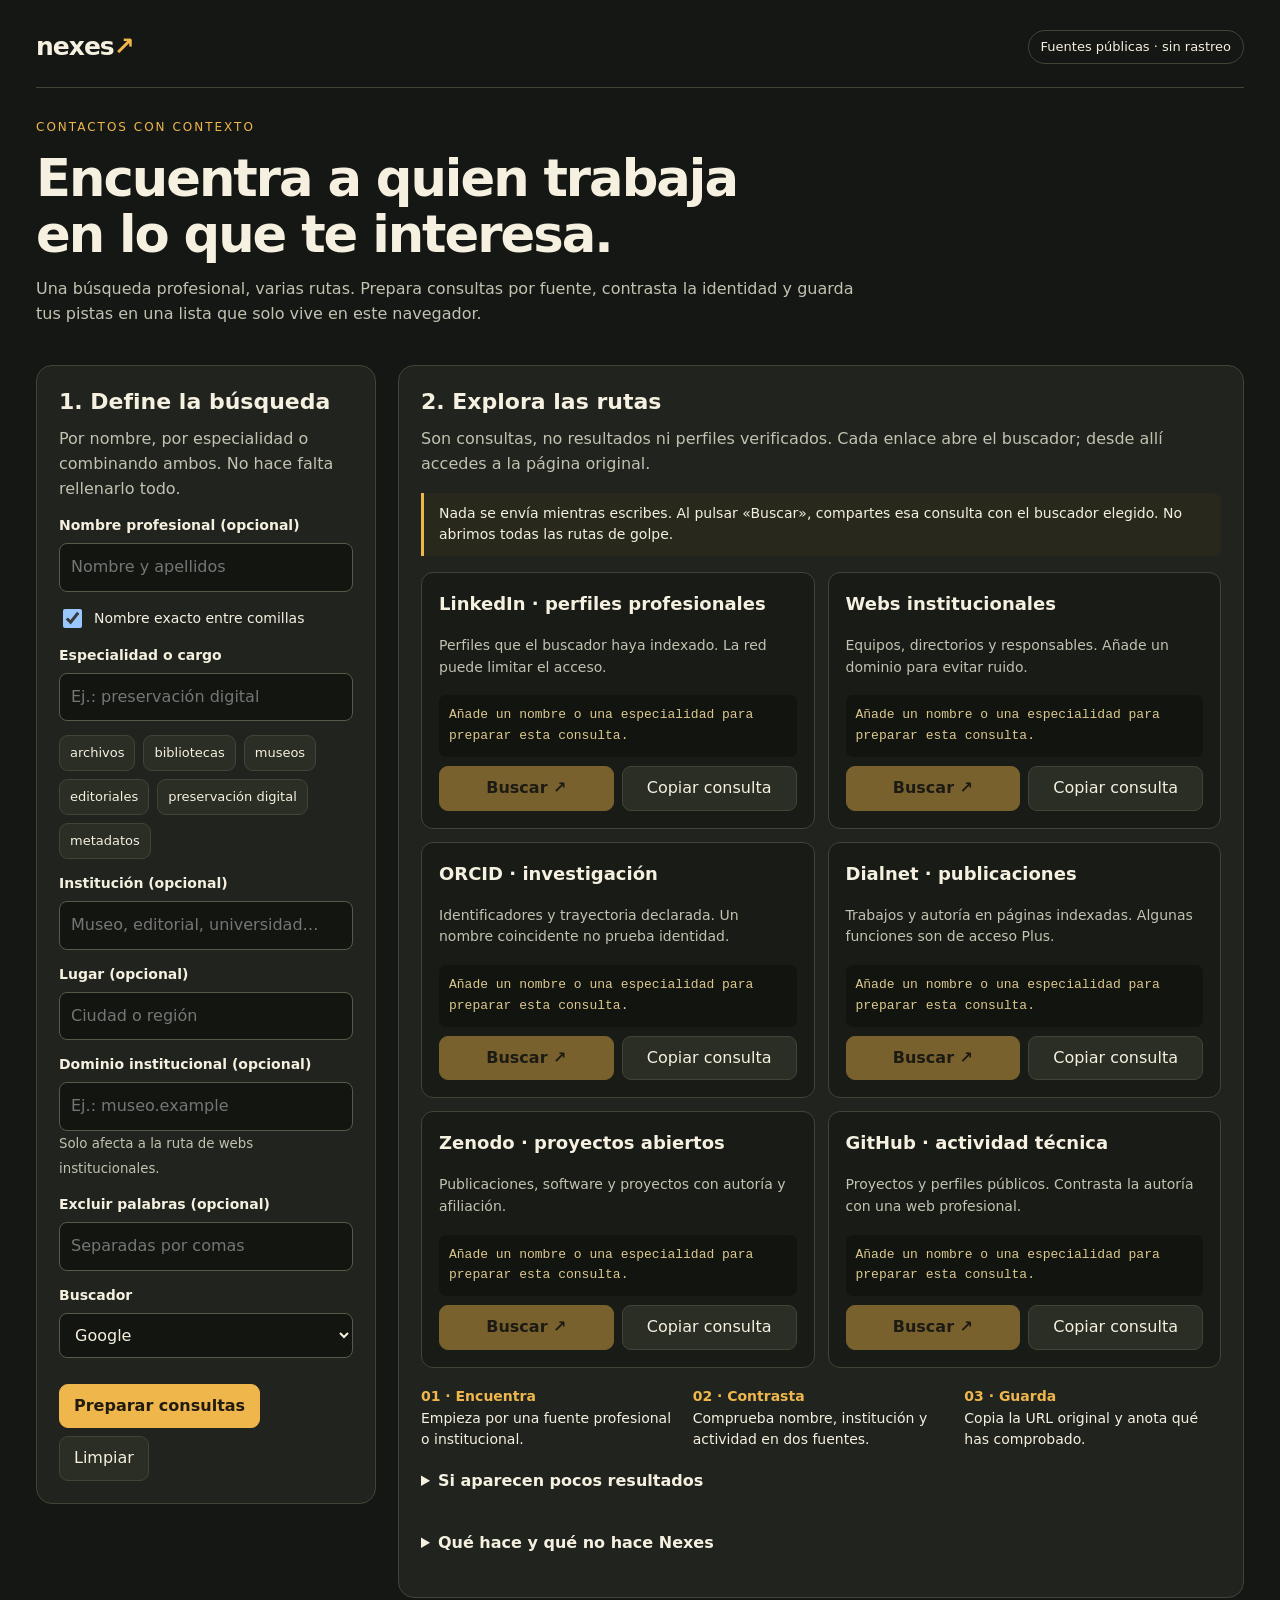
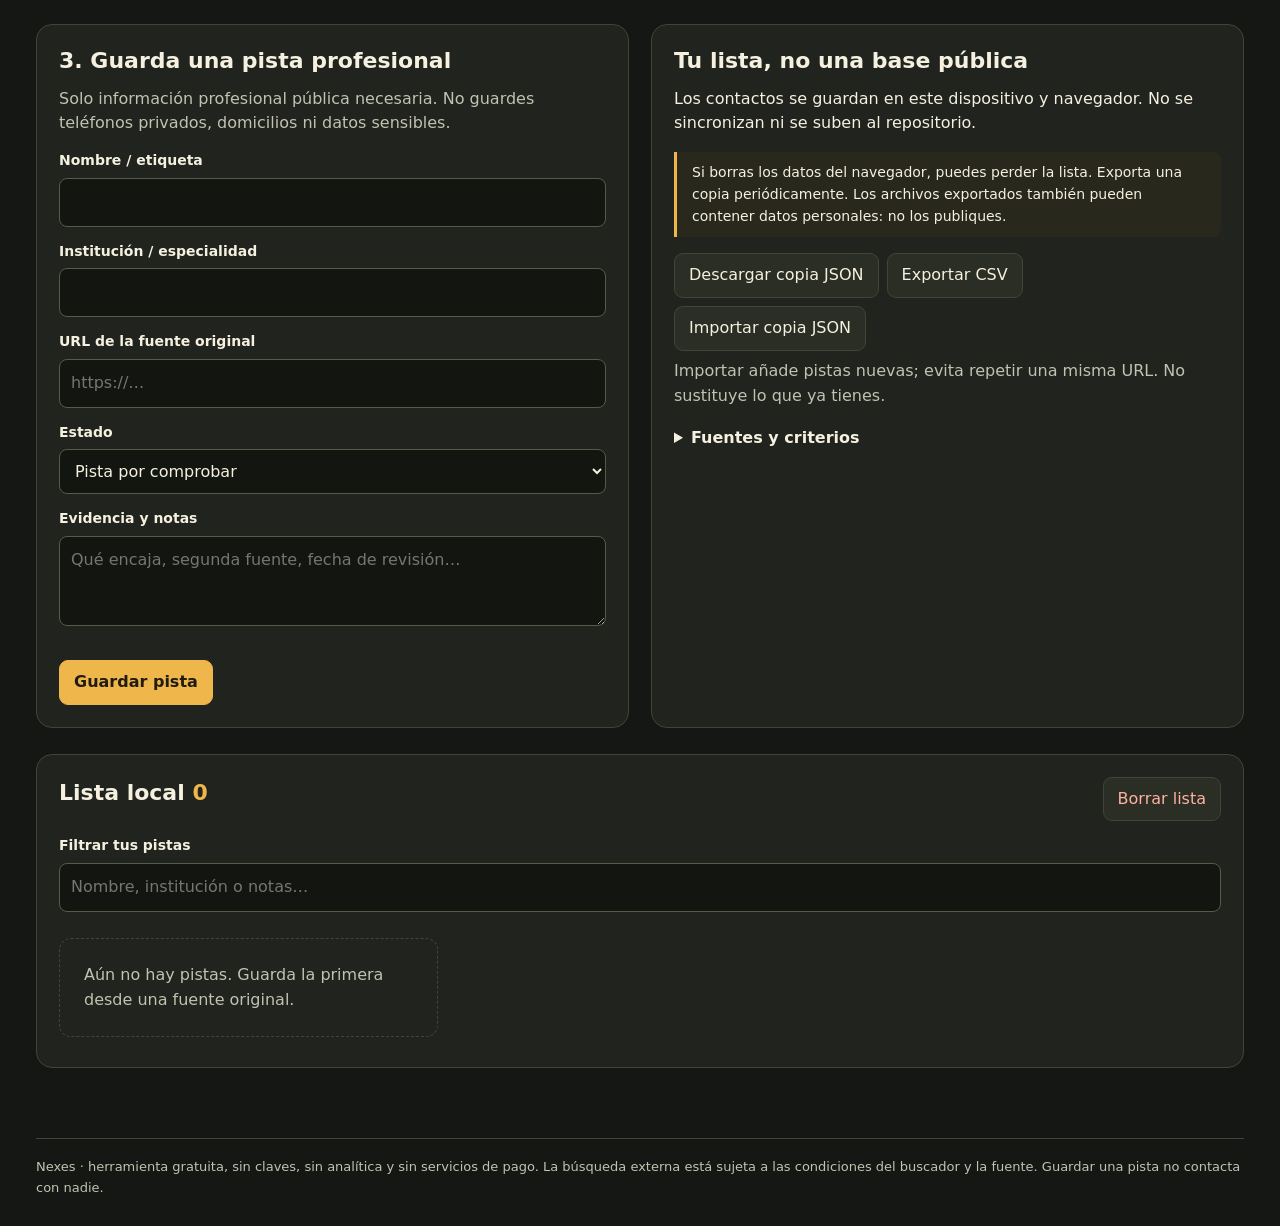
==== index.html @ f0a4b138 "Add initial HTML structure for Nexes tool" ====
<!doctype html>
<html lang="es"><head><meta charset="utf-8"><meta name="viewport" content="width=device-width,initial-scale=1"><meta name="description" content="Nexes: encuentra profesionales en fuentes públicas con consultas precisas, contraste de fuentes y una lista local."><meta name="theme-color" content="#151714"><title>Nexes · contactos con contexto</title>
<style>
:root{color-scheme:dark;--bg:#151714;--panel:#20231e;--ink:#f5f0df;--muted:#c2c2b1;--amber:#efb64c;--line:#414537}*{box-sizing:border-box}[hidden]{display:none!important}body{margin:0;background:var(--bg);color:var(--ink);font:16px/1.55 system-ui,sans-serif}a{color:var(--amber)}button,input,select,textarea{font:inherit}button,.linkbutton{min-height:44px;border:1px solid var(--line);border-radius:9px;padding:9px 14px;background:#2a2e24;color:var(--ink);cursor:pointer;text-decoration:none;display:inline-flex;align-items:center;justify-content:center;gap:8px}button:hover,.linkbutton:hover{border-color:var(--amber)}button:focus-visible,a:focus-visible,input:focus-visible,select:focus-visible,textarea:focus-visible{outline:3px solid var(--amber);outline-offset:3px}.primary{background:var(--amber);color:#211b10;border-color:var(--amber);font-weight:700}.wrap{max-width:1440px;margin:auto;padding:28px 36px}header{display:flex;justify-content:space-between;gap:20px;align-items:center;border-bottom:1px solid var(--line);padding-bottom:20px}.brand{font-size:25px;font-weight:800;letter-spacing:-1px}.brand span{color:var(--amber)}.eyebrow{font-size:12px;text-transform:uppercase;letter-spacing:2px;color:var(--amber)}h1{font-size:clamp(32px,4vw,56px);line-height:1.08;letter-spacing:-2px;max-width:860px;margin:15px 0}h2{font-size:22px;line-height:1.25;margin:0 0 12px}h3{margin:0;font-size:18px}p{margin:8px 0}.muted,small{color:var(--muted)}.hero{padding:30px 0}.hero p{max-width:820px}.pill{border:1px solid var(--line);border-radius:30px;padding:6px 12px;font-size:13px;white-space:nowrap}.workspace{display:grid;grid-template-columns:340px 1fr;gap:22px;align-items:start}.panel{background:var(--panel);border:1px solid var(--line);border-radius:16px;padding:22px;min-width:0}label{display:block;font-size:14px;font-weight:650;margin:14px 0 6px}input,select,textarea{width:100%;min-width:0;background:#131610;color:var(--ink);border:1px solid #555b48;border-radius:8px;padding:11px}textarea{resize:vertical;min-height:90px}.check{display:flex;align-items:center;gap:9px;font-weight:400}.check input{width:19px;height:19px;flex-shrink:0}.row{display:flex;flex-wrap:wrap;gap:8px;align-items:center}.chips{margin:14px 0}.chips button{font-size:13px;padding:6px 10px;min-height:36px}.sources{display:grid;grid-template-columns:repeat(2,minmax(0,1fr));gap:13px}.source{border:1px solid var(--line);border-radius:12px;padding:17px;background:#191c16;display:flex;flex-direction:column;gap:9px;min-width:0}.source p{font-size:14px}.query{font:13px/1.6 ui-monospace,monospace;color:#dcc78f;overflow-wrap:anywhere;background:#11140f;border-radius:7px;padding:10px;flex:1}.source .row>*{flex:1}.info{border-left:3px solid var(--amber);padding:10px 15px;background:#28281d;border-radius:0 8px 8px 0;margin:16px 0;font-size:14px}.section{margin-top:26px}.split{display:grid;grid-template-columns:1fr 1fr;gap:22px}.count{color:var(--amber)}.list{display:grid;grid-template-columns:repeat(3,minmax(0,1fr));gap:13px;margin-top:18px}.contact{border:1px solid var(--line);padding:17px;border-radius:12px;overflow-wrap:anywhere;background:#191c16}.contact p{font-size:14px}.contact .row{margin-top:10px}.contact button{font-size:13px}.empty{border:1px dashed var(--line);padding:24px;border-radius:12px;color:var(--muted)}#status{min-height:26px;color:var(--amber);margin:12px 0}details{margin-top:18px}summary{cursor:pointer;font-weight:600;min-height:44px}footer{margin-top:32px;border-top:1px solid var(--line);padding-top:18px;font-size:13px;color:var(--muted)}.steps{display:grid;grid-template-columns:repeat(3,1fr);gap:15px;margin:18px 0}.step{font-size:14px}.step strong{color:var(--amber)}.danger{color:#ffb1a0}.linkbutton[aria-disabled=true]{opacity:.45;pointer-events:none}
@media(max-width:1050px){.workspace{grid-template-columns:300px 1fr}.sources{grid-template-columns:1fr}.list{grid-template-columns:repeat(2,1fr)}}@media(max-width:720px){.wrap{padding:18px}.workspace,.split{grid-template-columns:1fr}.hero{padding:24px 0}h1{letter-spacing:-1px}.panel{padding:18px}.steps{grid-template-columns:1fr;gap:7px}.list{grid-template-columns:1fr}header{align-items:flex-start}.pill{white-space:normal;font-size:11px;max-width:140px}.sources{grid-template-columns:1fr}}@media(prefers-reduced-motion:reduce){*{scroll-behavior:auto!important}}
</style></head><body><div class="wrap"><header><div class="brand">nexes<span>↗</span></div><span class="pill">Fuentes públicas · sin rastreo</span></header><section class="hero"><div class="eyebrow">Contactos con contexto</div><h1>Encuentra a quien trabaja<br>en lo que te interesa.</h1><p class="muted">Una búsqueda profesional, varias rutas. Prepara consultas por fuente, contrasta la identidad y guarda tus pistas en una lista que solo vive en este navegador.</p></section>
<main><div class="workspace"><section class="panel"><h2>1. Define la búsqueda</h2><p class="muted">Por nombre, por especialidad o combinando ambos. No hace falta rellenarlo todo.</p><form id="searchForm"><label for="name">Nombre profesional (opcional)</label><input id="name" maxlength="120" placeholder="Nombre y apellidos" autocomplete="off"><label class="check"><input type="checkbox" id="exact" checked>Nombre exacto entre comillas</label><label for="topic">Especialidad o cargo</label><input id="topic" maxlength="200" placeholder="Ej.: preservación digital"><div class="row chips" id="chips"></div><label for="institution">Institución (opcional)</label><input id="institution" maxlength="150" placeholder="Museo, editorial, universidad…"><label for="place">Lugar (opcional)</label><input id="place" maxlength="100" placeholder="Ciudad o región"><label for="domain">Dominio institucional (opcional)</label><input id="domain" maxlength="120" placeholder="Ej.: museo.example" inputmode="url"><small>Solo afecta a la ruta de webs institucionales.</small><label for="exclude">Excluir palabras (opcional)</label><input id="exclude" maxlength="100" placeholder="Separadas por comas"><label for="engine">Buscador</label><select id="engine"><option value="google">Google</option><option value="bing">Bing</option></select><div class="row section"><button type="submit" class="primary">Preparar consultas</button><button type="button" id="reset">Limpiar</button></div></form></section>
<section class="panel"><h2>2. Explora las rutas</h2><p class="muted">Son consultas, no resultados ni perfiles verificados. Cada enlace abre el buscador; desde allí accedes a la página original.</p><div class="info">Nada se envía mientras escribes. Al pulsar «Buscar», compartes esa consulta con el buscador elegido. No abrimos todas las rutas de golpe.</div><div id="sources" class="sources"></div><div class="steps"><div class="step"><strong>01 · Encuentra</strong><br>Empieza por una fuente profesional o institucional.</div><div class="step"><strong>02 · Contrasta</strong><br>Comprueba nombre, institución y actividad en dos fuentes.</div><div class="step"><strong>03 · Guarda</strong><br>Copia la URL original y anota qué has comprobado.</div></div><details><summary>Si aparecen pocos resultados</summary><p>Quita primero el lugar o la institución; después prueba sin comillas. Busca una especialidad por idioma, sin exigir todas sus traducciones a la vez. Los homónimos no se fusionan automáticamente.</p></details><details><summary>Qué hace y qué no hace Nexes</summary><p>Construye consultas con comillas, exclusiones y restricciones por dominio. No tiene un índice propio, IA ni acceso a redes privadas. No descarga perfiles, automatiza sesiones, calcula afinidades personales ni encuentra datos ocultos. La cobertura depende del buscador y de lo que cada sitio deja indexar.</p><p>LinkedIn se consulta solo a través del índice público del buscador. ORCID no confirma identidad por coincidencia de nombre. Dialnet puede exigir acceso Plus para algunas funciones; esta ruta solo consulta páginas indexadas. Respeta las condiciones de cada sitio y detente ante controles de acceso.</p></details></section></div>
<div class="split section"><section class="panel"><h2>3. Guarda una pista profesional</h2><p class="muted">Solo información profesional pública necesaria. No guardes teléfonos privados, domicilios ni datos sensibles.</p><form id="contactForm"><input id="editId" type="hidden"><label for="cname">Nombre / etiqueta</label><input id="cname" required maxlength="120" autocomplete="off"><label for="corg">Institución / especialidad</label><input id="corg" maxlength="180"><label for="curl">URL de la fuente original</label><input id="curl" type="url" required maxlength="1500" placeholder="https://…"><label for="cstate">Estado</label><select id="cstate"><option>Pista por comprobar</option><option>Identidad contrastada</option><option>Revisar más tarde</option></select><label for="cnote">Evidencia y notas</label><textarea id="cnote" maxlength="1500" placeholder="Qué encaja, segunda fuente, fecha de revisión…"></textarea><div class="row section"><button class="primary" type="submit" id="saveContact">Guardar pista</button><button type="button" id="cancelEdit" hidden>Cancelar edición</button></div></form></section><section class="panel"><h2>Tu lista, no una base pública</h2><p>Los contactos se guardan en este dispositivo y navegador. No se sincronizan ni se suben al repositorio.</p><div class="info">Si borras los datos del navegador, puedes perder la lista. Exporta una copia periódicamente. Los archivos exportados también pueden contener datos personales: no los publiques.</div><div class="row"><button id="export">Descargar copia JSON</button><button id="exportCsv">Exportar CSV</button><button id="importButton">Importar copia JSON</button><input type="file" id="importFile" accept="application/json,.json" hidden></div><p class="muted">Importar añade pistas nuevas; evita repetir una misma URL. No sustituye lo que ya tienes.</p><details><summary>Fuentes y criterios</summary><ul><li><a href="https://support.google.com/websearch/answer/2466433" target="_blank" rel="noopener noreferrer">Operadores de Google</a></li><li><a href="https://www.linkedin.com/help/linkedin/answer/a1341387" target="_blank" rel="noopener noreferrer">Límites de automatización de LinkedIn</a></li><li><a href="https://info.orcid.org/documentation/features/public-api/searching-the-registry/" target="_blank" rel="noopener noreferrer">ORCID: búsqueda y cautelas de identidad</a></li><li><a href="https://dialnet.unirioja.es/" target="_blank" rel="noopener noreferrer">Dialnet</a> · <a href="https://zenodo.org/" target="_blank" rel="noopener noreferrer">Zenodo</a></li></ul><p class="muted">Diseño de consultas revisado el 8 de octubre de 2026. No es asesoramiento legal ni una garantía de disponibilidad de las fuentes.</p></details></section></div>
<section class="panel section"><div class="row" style="justify-content:space-between"><h2>Lista local <span id="count" class="count">0</span></h2><button id="clearAll" class="danger">Borrar lista</button></div><label for="filter">Filtrar tus pistas</label><input id="filter" placeholder="Nombre, institución o notas…"><div id="contacts" class="list"></div></section><p id="status" role="status" aria-live="polite"></p></main><footer>Nexes · herramienta gratuita, sin claves, sin analítica y sin servicios de pago. La búsqueda externa está sujeta a las condiciones del buscador y la fuente. Guardar una pista no contacta con nadie.</footer></div>
<script>
'use strict';
const $=id=>document.getElementById(id), KEY='nexes.contacts.v1'; let contacts=[];
function status(text){$('status').textContent=text}
function safeUrl(text){try{const u=new URL(text);return ['http:','https:'].includes(u.protocol)&&!u.username&&!u.password?u.href:null}catch{return null}}
function store(next){try{localStorage.setItem(KEY,JSON.stringify(next));contacts=next;renderContacts();return true}catch{status('No se pudo guardar. Tu navegador bloquea el almacenamiento o está lleno. Descarga una copia antes de salir.');return false}}
try{const saved=JSON.parse(localStorage.getItem(KEY)||'[]');if(!Array.isArray(saved))throw Error();contacts=saved.filter(validContact)}catch{status('No se pudo leer la lista local. No se ha sobrescrito. Puedes importar una copia JSON.')}
function validContact(c){return c&&typeof c.id==='string'&&typeof c.name==='string'&&c.name.length>0&&c.name.length<=120&&typeof c.url==='string'&&c.url.length<=1500&&safeUrl(c.url)&&typeof c.org==='string'&&c.org.length<=180&&typeof c.note==='string'&&c.note.length<=1500&&['Pista por comprobar','Identidad contrastada','Revisar más tarde'].includes(c.state)}
const routes=[{name:'LinkedIn · perfiles profesionales',scope:'site:linkedin.com/in',desc:'Perfiles que el buscador haya indexado. La red puede limitar el acceso.'},{name:'Webs institucionales',scope:'',desc:'Equipos, directorios y responsables. Añade un dominio para evitar ruido.'},{name:'ORCID · investigación',scope:'site:orcid.org',desc:'Identificadores y trayectoria declarada. Un nombre coincidente no prueba identidad.'},{name:'Dialnet · publicaciones',scope:'site:dialnet.unirioja.es',desc:'Trabajos y autoría en páginas indexadas. Algunas funciones son de acceso Plus.'},{name:'Zenodo · proyectos abiertos',scope:'site:zenodo.org',desc:'Publicaciones, software y proyectos con autoría y afiliación.'},{name:'GitHub · actividad técnica',scope:'site:github.com',desc:'Proyectos y perfiles públicos. Contrasta la autoría con una web profesional.'}];
const terms=['archivos','bibliotecas','museos','editoriales','preservación digital','metadatos'];for(const t of terms){const b=document.createElement('button');b.type='button';b.textContent=t;b.onclick=()=>{$('topic').value=t;build()};$('chips').append(b)}
function clean(v){return v.trim().replace(/["\r\n]/g,' ').replace(/\s+/g,' ')}
function quote(v){return '"'+clean(v)+'"'}
function build(){const name=clean($('name').value), topic=clean($('topic').value), institution=clean($('institution').value),place=clean($('place').value);let domain=$('domain').value.trim().replace(/^https?:\/\//,'').split('/')[0];if(domain&&!/^(?:[a-z0-9](?:[a-z0-9-]*[a-z0-9])?\.)+[a-z]{2,}$/i.test(domain)){$('domain').setCustomValidity('Introduce solo un dominio válido, sin espacios.');$('domain').reportValidity();return}$('domain').setCustomValidity('');const base=[name?($('exact').checked?quote(name):name):'',topic,institution?quote(institution):'',place?quote(place):'',$('exclude').value.split(',').map(clean).filter(Boolean).map(x=>'-'+quote(x)).join(' ')].filter(Boolean).join(' ');$('sources').replaceChildren();for(const r of routes){const scope=r.name==='Webs institucionales'?(domain?'site:'+domain:'(equipo OR directorio OR personal)'):r.scope;const q=[scope,base].filter(Boolean).join(' ');const card=document.createElement('article');card.className='source';const h=document.createElement('h3');h.textContent=r.name;const p=document.createElement('p');p.className='muted';p.textContent=r.desc;const code=document.createElement('div');code.className='query';code.textContent=base?q:'Añade un nombre o una especialidad para preparar esta consulta.';const row=document.createElement('div');row.className='row';const a=document.createElement('a');a.className='linkbutton primary';a.textContent='Buscar ↗';a.target='_blank';a.rel='noopener noreferrer';if(base){const u=new URL($('engine').value==='bing'?'https://www.bing.com/search':'https://www.google.com/search');u.searchParams.set('q',q);a.href=u.href}else{a.setAttribute('aria-disabled','true');a.tabIndex=-1}const b=document.createElement('button');b.textContent='Copiar consulta';b.disabled=!base;b.onclick=()=>copy(q,code);row.append(a,b);card.append(h,p,code,row);$('sources').append(card)}}
async function copy(text,node){try{await navigator.clipboard.writeText(text);status('Consulta copiada.')}catch{const s=getSelection(),r=document.createRange();r.selectNodeContents(node);s.removeAllRanges();s.addRange(r);status('Portapapeles no disponible. Consulta seleccionada: cópiala con el menú de tu navegador.')}}
$('searchForm').onsubmit=e=>{e.preventDefault();build()};$('reset').onclick=()=>{$('searchForm').reset();$('domain').setCustomValidity('');build()};$('domain').oninput=()=>{$('domain').setCustomValidity('')};$('engine').onchange=build;
function renderContacts(){const term=$('filter').value.toLocaleLowerCase();$('count').textContent=contacts.length;$('contacts').replaceChildren();const shown=contacts.filter(c=>[c.name,c.org,c.note,c.state].join(' ').toLocaleLowerCase().includes(term));if(!shown.length){const p=document.createElement('p');p.className='empty';p.textContent=contacts.length?'No hay pistas con ese filtro.':'Aún no hay pistas. Guarda la primera desde una fuente original.';$('contacts').append(p)}for(const c of shown){const card=document.createElement('article');card.className='contact';const h=document.createElement('h3');h.textContent=c.name;const org=document.createElement('p');org.textContent=c.org;const state=document.createElement('p');state.className='muted';state.textContent=c.state;const note=document.createElement('p');note.textContent=c.note;const a=document.createElement('a');a.href=safeUrl(c.url);a.target='_blank';a.rel='noopener noreferrer';a.textContent='Fuente original ↗';const row=document.createElement('div');row.className='row';const edit=document.createElement('button');edit.textContent='Editar';edit.onclick=()=>{for(const [id,val]of Object.entries({editId:c.id,cname:c.name,corg:c.org,curl:c.url,cstate:c.state,cnote:c.note}))$(id).value=val;$('saveContact').textContent='Guardar cambios';$('cancelEdit').hidden=false;$('cname').focus()};const del=document.createElement('button');del.className='danger';del.textContent='Eliminar';del.onclick=()=>{if(confirm('¿Eliminar esta pista de la lista local?')){if(store(contacts.filter(x=>x.id!==c.id))){if($('editId').value===c.id)resetContact();status('Pista eliminada.')}}};row.append(edit,del);card.append(h,org,state,note,a,row);$('contacts').append(card)}}
function resetContact(){$('contactForm').reset();$('editId').value='';$('saveContact').textContent='Guardar pista';$('cancelEdit').hidden=true}
$('cancelEdit').onclick=resetContact;$('filter').oninput=renderContacts;
$('contactForm').onsubmit=e=>{e.preventDefault();const url=safeUrl($('curl').value);if(!url){status('La fuente debe ser una URL http o https sin credenciales.');return}const id=$('editId').value;const duplicate=contacts.find(c=>c.url===url&&c.id!==id);if(duplicate){status('Esta URL ya está en tu lista. Edita la pista existente para ampliarla.');return}const c={id:id||crypto.randomUUID(),name:$('cname').value.trim(),org:$('corg').value.trim(),url,state:$('cstate').value,note:$('cnote').value.trim(),updated:new Date().toISOString()};if(!c.name){status('Añade un nombre o etiqueta.');return}const next=id?contacts.map(x=>x.id===id?c:x):[c,...contacts];if(store(next)){resetContact();status(id?'Pista actualizada.':'Pista guardada en este navegador.')}};
function download(text,type,name){const blob=new Blob([text],{type}),url=URL.createObjectURL(blob),a=document.createElement('a');a.href=url;a.download=name;a.click();setTimeout(()=>URL.revokeObjectURL(url),1000)}
$('export').onclick=()=>{download(JSON.stringify({format:'nexes-v1',contacts},null,2),'application/json','nexes-copia.json');status('Copia descargada. Guárdala fuera del repositorio público.')};
function csvCell(v){let s=String(v||'');if(/^[\s]*[=+\-@]/.test(s))s="'"+s;return '"'+s.replaceAll('"','""')+'"'}
$('exportCsv').onclick=()=>download('\ufeff'+[['Nombre','Institución','Fuente','Estado','Notas','Actualizado'],...contacts.map(c=>[c.name,c.org,c.url,c.state,c.note,c.updated])].map(row=>row.map(csvCell).join(',')).join('\r\n'),'text/csv;charset=utf-8','nexes-pistas.csv');
$('importButton').onclick=()=>$('importFile').click();$('importFile').onchange=async()=>{const f=$('importFile').files[0];if(!f)return;try{if(f.size>2000000)throw Error('Archivo demasiado grande (máximo 2 MB).');const data=JSON.parse(await f.text());if(data.format!=='nexes-v1'||!Array.isArray(data.contacts)||data.contacts.length>2000||!data.contacts.every(validContact))throw Error('La copia no tiene un formato válido.');const urls=new Set(contacts.map(c=>c.url));const fresh=[];for(const c of data.contacts){const url=safeUrl(c.url);if(!urls.has(url)){urls.add(url);fresh.push({...c,id:crypto.randomUUID(),url})}}if(store([...fresh,...contacts]))status(fresh.length+' pistas importadas. Las URL repetidas se han omitido.')}catch(e){status('No se ha importado nada. '+e.message)}finally{$('importFile').value=''}};
$('clearAll').onclick=()=>{if(contacts.length&&confirm('¿Borrar toda la lista local? Descarga una copia antes si quieres conservarla.')){if(store([])){resetContact();status('Lista borrada.')}}};build();renderContacts();
</script></body></html>
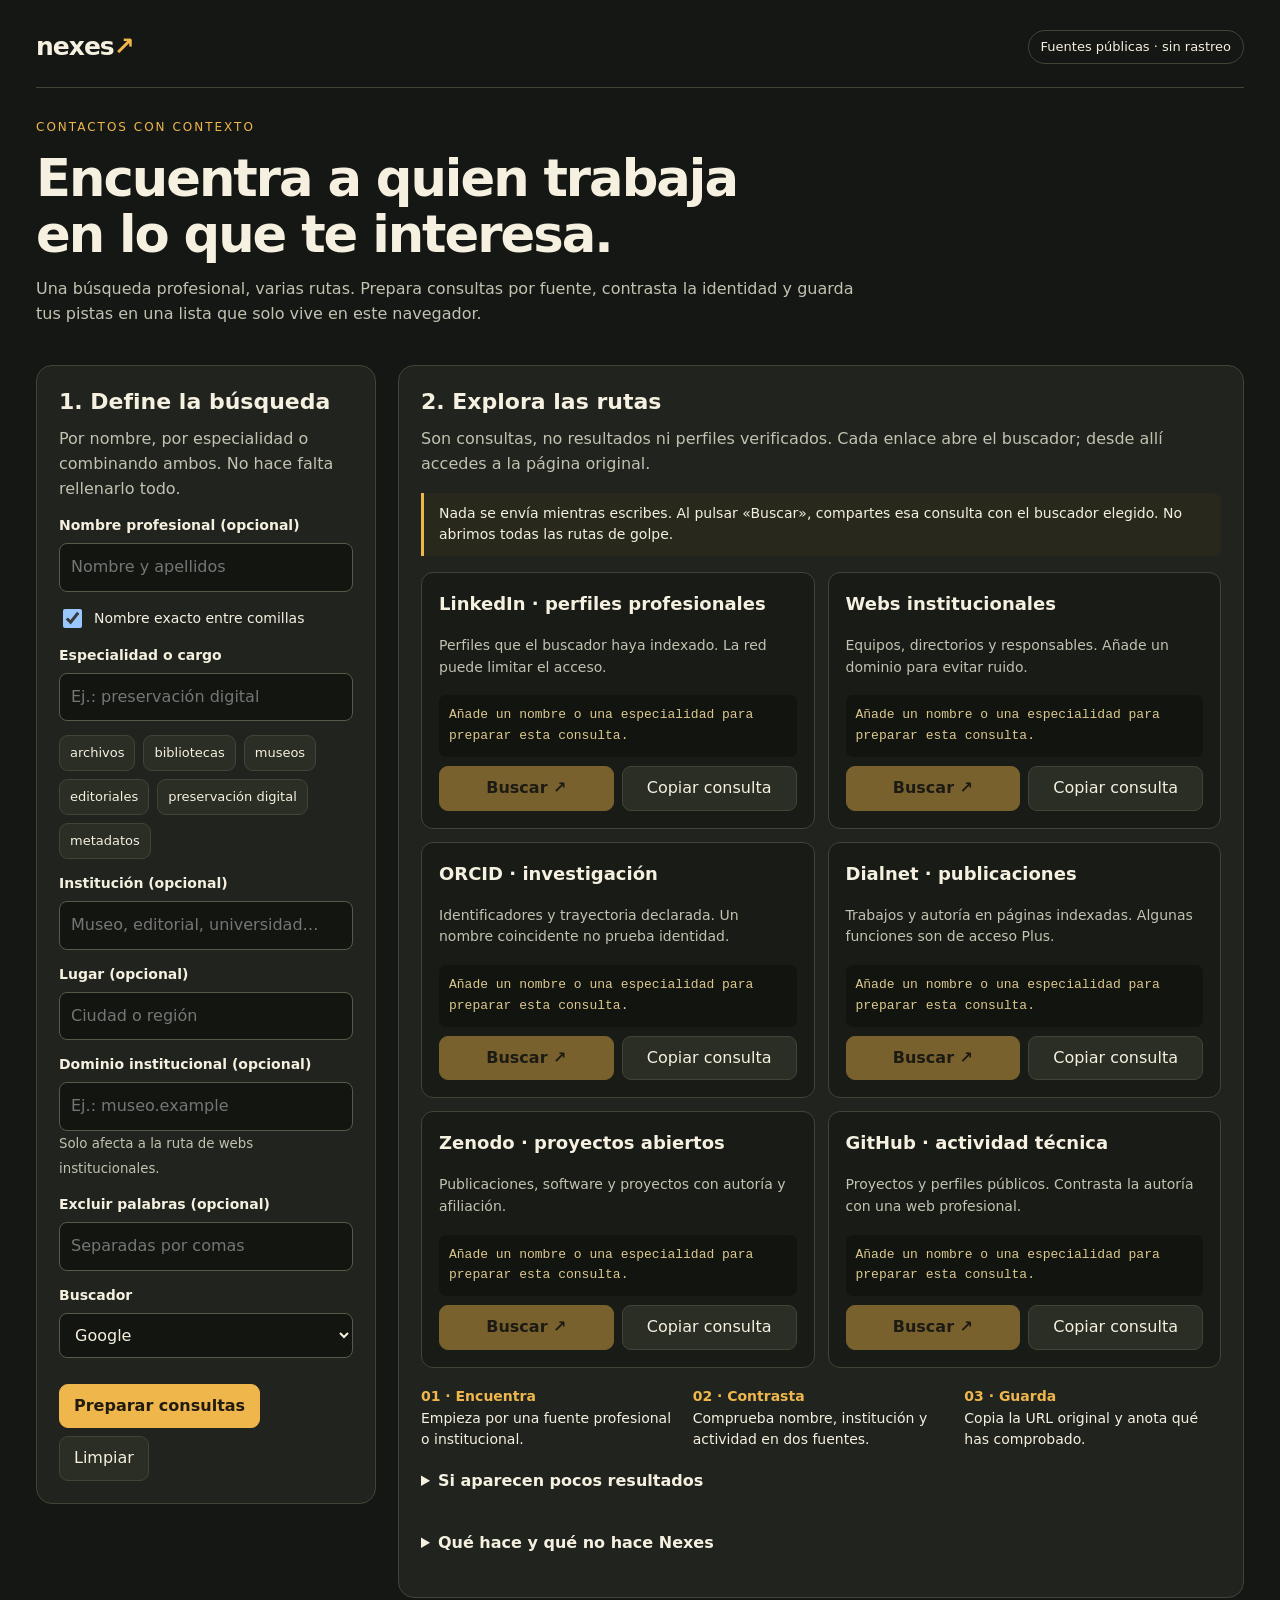
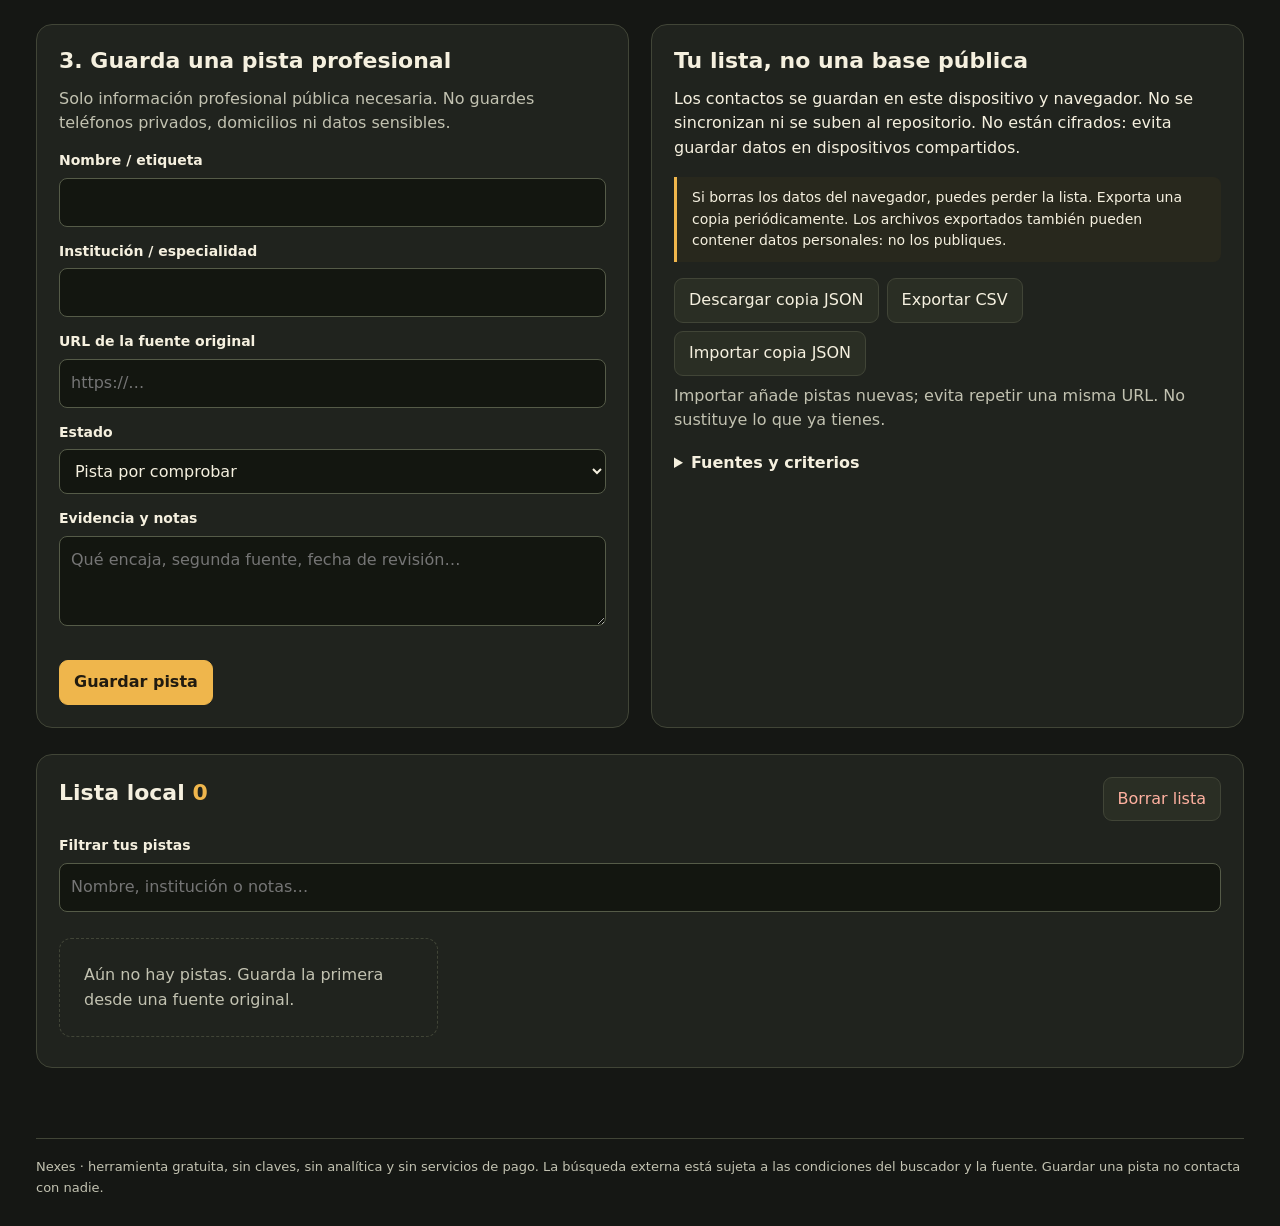
==== commit 3f151c35: "Refactor HTML structure and update scripts" ====
--- a/index.html
+++ b/index.html
@@ -4,9 +4,9 @@
 :root{color-scheme:dark;--bg:#151714;--panel:#20231e;--ink:#f5f0df;--muted:#c2c2b1;--amber:#efb64c;--line:#414537}*{box-sizing:border-box}[hidden]{display:none!important}body{margin:0;background:var(--bg);color:var(--ink);font:16px/1.55 system-ui,sans-serif}a{color:var(--amber)}button,input,select,textarea{font:inherit}button,.linkbutton{min-height:44px;border:1px solid var(--line);border-radius:9px;padding:9px 14px;background:#2a2e24;color:var(--ink);cursor:pointer;text-decoration:none;display:inline-flex;align-items:center;justify-content:center;gap:8px}button:hover,.linkbutton:hover{border-color:var(--amber)}button:focus-visible,a:focus-visible,input:focus-visible,select:focus-visible,textarea:focus-visible{outline:3px solid var(--amber);outline-offset:3px}.primary{background:var(--amber);color:#211b10;border-color:var(--amber);font-weight:700}.wrap{max-width:1440px;margin:auto;padding:28px 36px}header{display:flex;justify-content:space-between;gap:20px;align-items:center;border-bottom:1px solid var(--line);padding-bottom:20px}.brand{font-size:25px;font-weight:800;letter-spacing:-1px}.brand span{color:var(--amber)}.eyebrow{font-size:12px;text-transform:uppercase;letter-spacing:2px;color:var(--amber)}h1{font-size:clamp(32px,4vw,56px);line-height:1.08;letter-spacing:-2px;max-width:860px;margin:15px 0}h2{font-size:22px;line-height:1.25;margin:0 0 12px}h3{margin:0;font-size:18px}p{margin:8px 0}.muted,small{color:var(--muted)}.hero{padding:30px 0}.hero p{max-width:820px}.pill{border:1px solid var(--line);border-radius:30px;padding:6px 12px;font-size:13px;white-space:nowrap}.workspace{display:grid;grid-template-columns:340px 1fr;gap:22px;align-items:start}.panel{background:var(--panel);border:1px solid var(--line);border-radius:16px;padding:22px;min-width:0}label{display:block;font-size:14px;font-weight:650;margin:14px 0 6px}input,select,textarea{width:100%;min-width:0;background:#131610;color:var(--ink);border:1px solid #555b48;border-radius:8px;padding:11px}textarea{resize:vertical;min-height:90px}.check{display:flex;align-items:center;gap:9px;font-weight:400}.check input{width:19px;height:19px;flex-shrink:0}.row{display:flex;flex-wrap:wrap;gap:8px;align-items:center}.chips{margin:14px 0}.chips button{font-size:13px;padding:6px 10px;min-height:36px}.sources{display:grid;grid-template-columns:repeat(2,minmax(0,1fr));gap:13px}.source{border:1px solid var(--line);border-radius:12px;padding:17px;background:#191c16;display:flex;flex-direction:column;gap:9px;min-width:0}.source p{font-size:14px}.query{font:13px/1.6 ui-monospace,monospace;color:#dcc78f;overflow-wrap:anywhere;background:#11140f;border-radius:7px;padding:10px;flex:1}.source .row>*{flex:1}.info{border-left:3px solid var(--amber);padding:10px 15px;background:#28281d;border-radius:0 8px 8px 0;margin:16px 0;font-size:14px}.section{margin-top:26px}.split{display:grid;grid-template-columns:1fr 1fr;gap:22px}.count{color:var(--amber)}.list{display:grid;grid-template-columns:repeat(3,minmax(0,1fr));gap:13px;margin-top:18px}.contact{border:1px solid var(--line);padding:17px;border-radius:12px;overflow-wrap:anywhere;background:#191c16}.contact p{font-size:14px}.contact .row{margin-top:10px}.contact button{font-size:13px}.empty{border:1px dashed var(--line);padding:24px;border-radius:12px;color:var(--muted)}#status{min-height:26px;color:var(--amber);margin:12px 0}details{margin-top:18px}summary{cursor:pointer;font-weight:600;min-height:44px}footer{margin-top:32px;border-top:1px solid var(--line);padding-top:18px;font-size:13px;color:var(--muted)}.steps{display:grid;grid-template-columns:repeat(3,1fr);gap:15px;margin:18px 0}.step{font-size:14px}.step strong{color:var(--amber)}.danger{color:#ffb1a0}.linkbutton[aria-disabled=true]{opacity:.45;pointer-events:none}
 @media(max-width:1050px){.workspace{grid-template-columns:300px 1fr}.sources{grid-template-columns:1fr}.list{grid-template-columns:repeat(2,1fr)}}@media(max-width:720px){.wrap{padding:18px}.workspace,.split{grid-template-columns:1fr}.hero{padding:24px 0}h1{letter-spacing:-1px}.panel{padding:18px}.steps{grid-template-columns:1fr;gap:7px}.list{grid-template-columns:1fr}header{align-items:flex-start}.pill{white-space:normal;font-size:11px;max-width:140px}.sources{grid-template-columns:1fr}}@media(prefers-reduced-motion:reduce){*{scroll-behavior:auto!important}}
 </style></head><body><div class="wrap"><header><div class="brand">nexes<span>↗</span></div><span class="pill">Fuentes públicas · sin rastreo</span></header><section class="hero"><div class="eyebrow">Contactos con contexto</div><h1>Encuentra a quien trabaja<br>en lo que te interesa.</h1><p class="muted">Una búsqueda profesional, varias rutas. Prepara consultas por fuente, contrasta la identidad y guarda tus pistas en una lista que solo vive en este navegador.</p></section>
-<main><div class="workspace"><section class="panel"><h2>1. Define la búsqueda</h2><p class="muted">Por nombre, por especialidad o combinando ambos. No hace falta rellenarlo todo.</p><form id="searchForm"><label for="name">Nombre profesional (opcional)</label><input id="name" maxlength="120" placeholder="Nombre y apellidos" autocomplete="off"><label class="check"><input type="checkbox" id="exact" checked>Nombre exacto entre comillas</label><label for="topic">Especialidad o cargo</label><input id="topic" maxlength="200" placeholder="Ej.: preservación digital"><div class="row chips" id="chips"></div><label for="institution">Institución (opcional)</label><input id="institution" maxlength="150" placeholder="Museo, editorial, universidad…"><label for="place">Lugar (opcional)</label><input id="place" maxlength="100" placeholder="Ciudad o región"><label for="domain">Dominio institucional (opcional)</label><input id="domain" maxlength="120" placeholder="Ej.: museo.example" inputmode="url"><small>Solo afecta a la ruta de webs institucionales.</small><label for="exclude">Excluir palabras (opcional)</label><input id="exclude" maxlength="100" placeholder="Separadas por comas"><label for="engine">Buscador</label><select id="engine"><option value="google">Google</option><option value="bing">Bing</option></select><div class="row section"><button type="submit" class="primary">Preparar consultas</button><button type="button" id="reset">Limpiar</button></div></form></section>
-<section class="panel"><h2>2. Explora las rutas</h2><p class="muted">Son consultas, no resultados ni perfiles verificados. Cada enlace abre el buscador; desde allí accedes a la página original.</p><div class="info">Nada se envía mientras escribes. Al pulsar «Buscar», compartes esa consulta con el buscador elegido. No abrimos todas las rutas de golpe.</div><div id="sources" class="sources"></div><div class="steps"><div class="step"><strong>01 · Encuentra</strong><br>Empieza por una fuente profesional o institucional.</div><div class="step"><strong>02 · Contrasta</strong><br>Comprueba nombre, institución y actividad en dos fuentes.</div><div class="step"><strong>03 · Guarda</strong><br>Copia la URL original y anota qué has comprobado.</div></div><details><summary>Si aparecen pocos resultados</summary><p>Quita primero el lugar o la institución; después prueba sin comillas. Busca una especialidad por idioma, sin exigir todas sus traducciones a la vez. Los homónimos no se fusionan automáticamente.</p></details><details><summary>Qué hace y qué no hace Nexes</summary><p>Construye consultas con comillas, exclusiones y restricciones por dominio. No tiene un índice propio, IA ni acceso a redes privadas. No descarga perfiles, automatiza sesiones, calcula afinidades personales ni encuentra datos ocultos. La cobertura depende del buscador y de lo que cada sitio deja indexar.</p><p>LinkedIn se consulta solo a través del índice público del buscador. ORCID no confirma identidad por coincidencia de nombre. Dialnet puede exigir acceso Plus para algunas funciones; esta ruta solo consulta páginas indexadas. Respeta las condiciones de cada sitio y detente ante controles de acceso.</p></details></section></div>
-<div class="split section"><section class="panel"><h2>3. Guarda una pista profesional</h2><p class="muted">Solo información profesional pública necesaria. No guardes teléfonos privados, domicilios ni datos sensibles.</p><form id="contactForm"><input id="editId" type="hidden"><label for="cname">Nombre / etiqueta</label><input id="cname" required maxlength="120" autocomplete="off"><label for="corg">Institución / especialidad</label><input id="corg" maxlength="180"><label for="curl">URL de la fuente original</label><input id="curl" type="url" required maxlength="1500" placeholder="https://…"><label for="cstate">Estado</label><select id="cstate"><option>Pista por comprobar</option><option>Identidad contrastada</option><option>Revisar más tarde</option></select><label for="cnote">Evidencia y notas</label><textarea id="cnote" maxlength="1500" placeholder="Qué encaja, segunda fuente, fecha de revisión…"></textarea><div class="row section"><button class="primary" type="submit" id="saveContact">Guardar pista</button><button type="button" id="cancelEdit" hidden>Cancelar edición</button></div></form></section><section class="panel"><h2>Tu lista, no una base pública</h2><p>Los contactos se guardan en este dispositivo y navegador. No se sincronizan ni se suben al repositorio.</p><div class="info">Si borras los datos del navegador, puedes perder la lista. Exporta una copia periódicamente. Los archivos exportados también pueden contener datos personales: no los publiques.</div><div class="row"><button id="export">Descargar copia JSON</button><button id="exportCsv">Exportar CSV</button><button id="importButton">Importar copia JSON</button><input type="file" id="importFile" accept="application/json,.json" hidden></div><p class="muted">Importar añade pistas nuevas; evita repetir una misma URL. No sustituye lo que ya tienes.</p><details><summary>Fuentes y criterios</summary><ul><li><a href="https://support.google.com/websearch/answer/2466433" target="_blank" rel="noopener noreferrer">Operadores de Google</a></li><li><a href="https://www.linkedin.com/help/linkedin/answer/a1341387" target="_blank" rel="noopener noreferrer">Límites de automatización de LinkedIn</a></li><li><a href="https://info.orcid.org/documentation/features/public-api/searching-the-registry/" target="_blank" rel="noopener noreferrer">ORCID: búsqueda y cautelas de identidad</a></li><li><a href="https://dialnet.unirioja.es/" target="_blank" rel="noopener noreferrer">Dialnet</a> · <a href="https://zenodo.org/" target="_blank" rel="noopener noreferrer">Zenodo</a></li></ul><p class="muted">Diseño de consultas revisado el 8 de octubre de 2026. No es asesoramiento legal ni una garantía de disponibilidad de las fuentes.</p></details></section></div>
+<main><div class="workspace"><section class="panel"><h2>1. Define la búsqueda</h2><p class="muted">Por nombre, por especialidad o combinando ambos. No hace falta rellenarlo todo.</p><form id="searchForm"><label for="name">Nombre profesional (opcional)</label><input id="name" maxlength="120" placeholder="Nombre y apellidos" autocomplete="off"><label class="check"><input type="checkbox" id="exact" checked>Nombre exacto entre comillas</label><label for="topic">Especialidad o cargo</label><input id="topic" maxlength="200" placeholder="Ej.: preservación digital"><div class="row chips" id="chips"></div><label for="institution">Institución (opcional)</label><input id="institution" maxlength="150" placeholder="Museo, editorial, universidad…"><label for="place">Lugar (opcional)</label><input id="place" maxlength="100" placeholder="Ciudad o región"><label for="domain">Dominio institucional (opcional)</label><input id="domain" maxlength="120" placeholder="Ej.: museo.example" inputmode="url"><small>Solo afecta a la ruta de webs institucionales.</small><label for="exclude">Excluir palabras (opcional)</label><input id="exclude" maxlength="100" placeholder="Separadas por comas"><label for="engine">Buscador</label><select id="engine"><option value="google">Google</option><option value="bing">Bing</option></select><div class="row section"><button type="submit" class="primary">Preparar consultas</button><button type="button" id="clearSearch">Limpiar</button></div></form></section>
+<section class="panel"><h2>2. Explora las rutas</h2><p class="muted">Son consultas, no resultados ni perfiles verificados. Cada enlace abre el buscador; desde allí accedes a la página original.</p><div class="info">Nada se envía mientras escribes. Al pulsar «Buscar», compartes esa consulta con el buscador elegido. No abrimos todas las rutas de golpe.</div><div id="sources" class="sources"></div><div class="steps"><div class="step"><strong>01 · Encuentra</strong><br>Empieza por una fuente profesional o institucional.</div><div class="step"><strong>02 · Contrasta</strong><br>Comprueba nombre, institución y actividad en dos fuentes.</div><div class="step"><strong>03 · Guarda</strong><br>Copia la URL original y anota qué has comprobado.</div></div><details><summary>Si aparecen pocos resultados</summary><p>Quita primero el lugar o la institución; después prueba sin comillas. Busca una especialidad por idioma, sin exigir todas sus traducciones a la vez. Los homónimos no se fusionan automáticamente. Bing solo usa los primeros 10 términos de búsqueda: mantén la consulta corta.</p></details><details><summary>Qué hace y qué no hace Nexes</summary><p>Construye consultas con comillas, exclusiones y restricciones por dominio. No tiene un índice propio, IA ni acceso a redes privadas. No descarga perfiles, automatiza sesiones, calcula afinidades personales ni encuentra datos ocultos. La cobertura depende del buscador y de lo que cada sitio deja indexar.</p><p>LinkedIn se consulta solo a través del índice público del buscador. ORCID no confirma identidad por coincidencia de nombre. Dialnet puede exigir acceso Plus para algunas funciones; esta ruta solo consulta páginas indexadas. Respeta las condiciones de cada sitio y detente ante controles de acceso.</p></details></section></div>
+<div class="split section"><section class="panel"><h2>3. Guarda una pista profesional</h2><p class="muted">Solo información profesional pública necesaria. No guardes teléfonos privados, domicilios ni datos sensibles.</p><form id="contactForm"><input id="editId" type="hidden"><label for="cname">Nombre / etiqueta</label><input id="cname" required maxlength="120" autocomplete="off"><label for="corg">Institución / especialidad</label><input id="corg" maxlength="180"><label for="curl">URL de la fuente original</label><input id="curl" type="url" required maxlength="1500" placeholder="https://…"><label for="cstate">Estado</label><select id="cstate"><option>Pista por comprobar</option><option>Identidad contrastada</option><option>Revisar más tarde</option></select><label for="cnote">Evidencia y notas</label><textarea id="cnote" maxlength="1500" placeholder="Qué encaja, segunda fuente, fecha de revisión…"></textarea><div class="row section"><button class="primary" type="submit" id="saveContact">Guardar pista</button><button type="button" id="cancelEdit" hidden>Cancelar edición</button></div></form></section><section class="panel"><h2>Tu lista, no una base pública</h2><p>Los contactos se guardan en este dispositivo y navegador. No se sincronizan ni se suben al repositorio. No están cifrados: evita guardar datos en dispositivos compartidos.</p><div class="info">Si borras los datos del navegador, puedes perder la lista. Exporta una copia periódicamente. Los archivos exportados también pueden contener datos personales: no los publiques.</div><div class="row"><button id="export">Descargar copia JSON</button><button id="exportCsv">Exportar CSV</button><button id="importButton">Importar copia JSON</button><input type="file" id="importFile" accept="application/json,.json" hidden></div><p class="muted">Importar añade pistas nuevas; evita repetir una misma URL. No sustituye lo que ya tienes.</p><details><summary>Fuentes y criterios</summary><ul><li><a href="https://support.google.com/websearch/answer/2466433" target="_blank" rel="noopener noreferrer">Operadores de Google</a></li><li><a href="https://support.microsoft.com/en-us/bing/advanced-search-options" target="_blank" rel="noopener noreferrer">Operadores y límites de Bing</a></li><li><a href="https://www.linkedin.com/help/linkedin/answer/a1341387" target="_blank" rel="noopener noreferrer">Límites de automatización de LinkedIn</a></li><li><a href="https://info.orcid.org/documentation/features/public-api/searching-the-registry/" target="_blank" rel="noopener noreferrer">ORCID: búsqueda y cautelas de identidad</a></li><li><a href="https://dialnet.unirioja.es/" target="_blank" rel="noopener noreferrer">Dialnet</a> · <a href="https://zenodo.org/" target="_blank" rel="noopener noreferrer">Zenodo</a></li></ul><p class="muted">Diseño de consultas revisado el 8 de octubre de 2026. No es asesoramiento legal ni una garantía de disponibilidad de las fuentes.</p></details></section></div>
 <section class="panel section"><div class="row" style="justify-content:space-between"><h2>Lista local <span id="count" class="count">0</span></h2><button id="clearAll" class="danger">Borrar lista</button></div><label for="filter">Filtrar tus pistas</label><input id="filter" placeholder="Nombre, institución o notas…"><div id="contacts" class="list"></div></section><p id="status" role="status" aria-live="polite"></p></main><footer>Nexes · herramienta gratuita, sin claves, sin analítica y sin servicios de pago. La búsqueda externa está sujeta a las condiciones del buscador y la fuente. Guardar una pista no contacta con nadie.</footer></div>
 <script>
 'use strict';
@@ -22,7 +22,7 @@
 function quote(v){return '"'+clean(v)+'"'}
 function build(){const name=clean($('name').value), topic=clean($('topic').value), institution=clean($('institution').value),place=clean($('place').value);let domain=$('domain').value.trim().replace(/^https?:\/\//,'').split('/')[0];if(domain&&!/^(?:[a-z0-9](?:[a-z0-9-]*[a-z0-9])?\.)+[a-z]{2,}$/i.test(domain)){$('domain').setCustomValidity('Introduce solo un dominio válido, sin espacios.');$('domain').reportValidity();return}$('domain').setCustomValidity('');const base=[name?($('exact').checked?quote(name):name):'',topic,institution?quote(institution):'',place?quote(place):'',$('exclude').value.split(',').map(clean).filter(Boolean).map(x=>'-'+quote(x)).join(' ')].filter(Boolean).join(' ');$('sources').replaceChildren();for(const r of routes){const scope=r.name==='Webs institucionales'?(domain?'site:'+domain:'(equipo OR directorio OR personal)'):r.scope;const q=[scope,base].filter(Boolean).join(' ');const card=document.createElement('article');card.className='source';const h=document.createElement('h3');h.textContent=r.name;const p=document.createElement('p');p.className='muted';p.textContent=r.desc;const code=document.createElement('div');code.className='query';code.textContent=base?q:'Añade un nombre o una especialidad para preparar esta consulta.';const row=document.createElement('div');row.className='row';const a=document.createElement('a');a.className='linkbutton primary';a.textContent='Buscar ↗';a.target='_blank';a.rel='noopener noreferrer';if(base){const u=new URL($('engine').value==='bing'?'https://www.bing.com/search':'https://www.google.com/search');u.searchParams.set('q',q);a.href=u.href}else{a.setAttribute('aria-disabled','true');a.tabIndex=-1}const b=document.createElement('button');b.textContent='Copiar consulta';b.disabled=!base;b.onclick=()=>copy(q,code);row.append(a,b);card.append(h,p,code,row);$('sources').append(card)}}
 async function copy(text,node){try{await navigator.clipboard.writeText(text);status('Consulta copiada.')}catch{const s=getSelection(),r=document.createRange();r.selectNodeContents(node);s.removeAllRanges();s.addRange(r);status('Portapapeles no disponible. Consulta seleccionada: cópiala con el menú de tu navegador.')}}
-$('searchForm').onsubmit=e=>{e.preventDefault();build()};$('reset').onclick=()=>{$('searchForm').reset();$('domain').setCustomValidity('');build()};$('domain').oninput=()=>{$('domain').setCustomValidity('')};$('engine').onchange=build;
+$('searchForm').onsubmit=e=>{e.preventDefault();build()};$('clearSearch').onclick=()=>{$('searchForm').reset();$('domain').setCustomValidity('');build()};$('domain').oninput=()=>{$('domain').setCustomValidity('')};$('engine').onchange=build;
 function renderContacts(){const term=$('filter').value.toLocaleLowerCase();$('count').textContent=contacts.length;$('contacts').replaceChildren();const shown=contacts.filter(c=>[c.name,c.org,c.note,c.state].join(' ').toLocaleLowerCase().includes(term));if(!shown.length){const p=document.createElement('p');p.className='empty';p.textContent=contacts.length?'No hay pistas con ese filtro.':'Aún no hay pistas. Guarda la primera desde una fuente original.';$('contacts').append(p)}for(const c of shown){const card=document.createElement('article');card.className='contact';const h=document.createElement('h3');h.textContent=c.name;const org=document.createElement('p');org.textContent=c.org;const state=document.createElement('p');state.className='muted';state.textContent=c.state;const note=document.createElement('p');note.textContent=c.note;const a=document.createElement('a');a.href=safeUrl(c.url);a.target='_blank';a.rel='noopener noreferrer';a.textContent='Fuente original ↗';const row=document.createElement('div');row.className='row';const edit=document.createElement('button');edit.textContent='Editar';edit.onclick=()=>{for(const [id,val]of Object.entries({editId:c.id,cname:c.name,corg:c.org,curl:c.url,cstate:c.state,cnote:c.note}))$(id).value=val;$('saveContact').textContent='Guardar cambios';$('cancelEdit').hidden=false;$('cname').focus()};const del=document.createElement('button');del.className='danger';del.textContent='Eliminar';del.onclick=()=>{if(confirm('¿Eliminar esta pista de la lista local?')){if(store(contacts.filter(x=>x.id!==c.id))){if($('editId').value===c.id)resetContact();status('Pista eliminada.')}}};row.append(edit,del);card.append(h,org,state,note,a,row);$('contacts').append(card)}}
 function resetContact(){$('contactForm').reset();$('editId').value='';$('saveContact').textContent='Guardar pista';$('cancelEdit').hidden=true}
 $('cancelEdit').onclick=resetContact;$('filter').oninput=renderContacts;
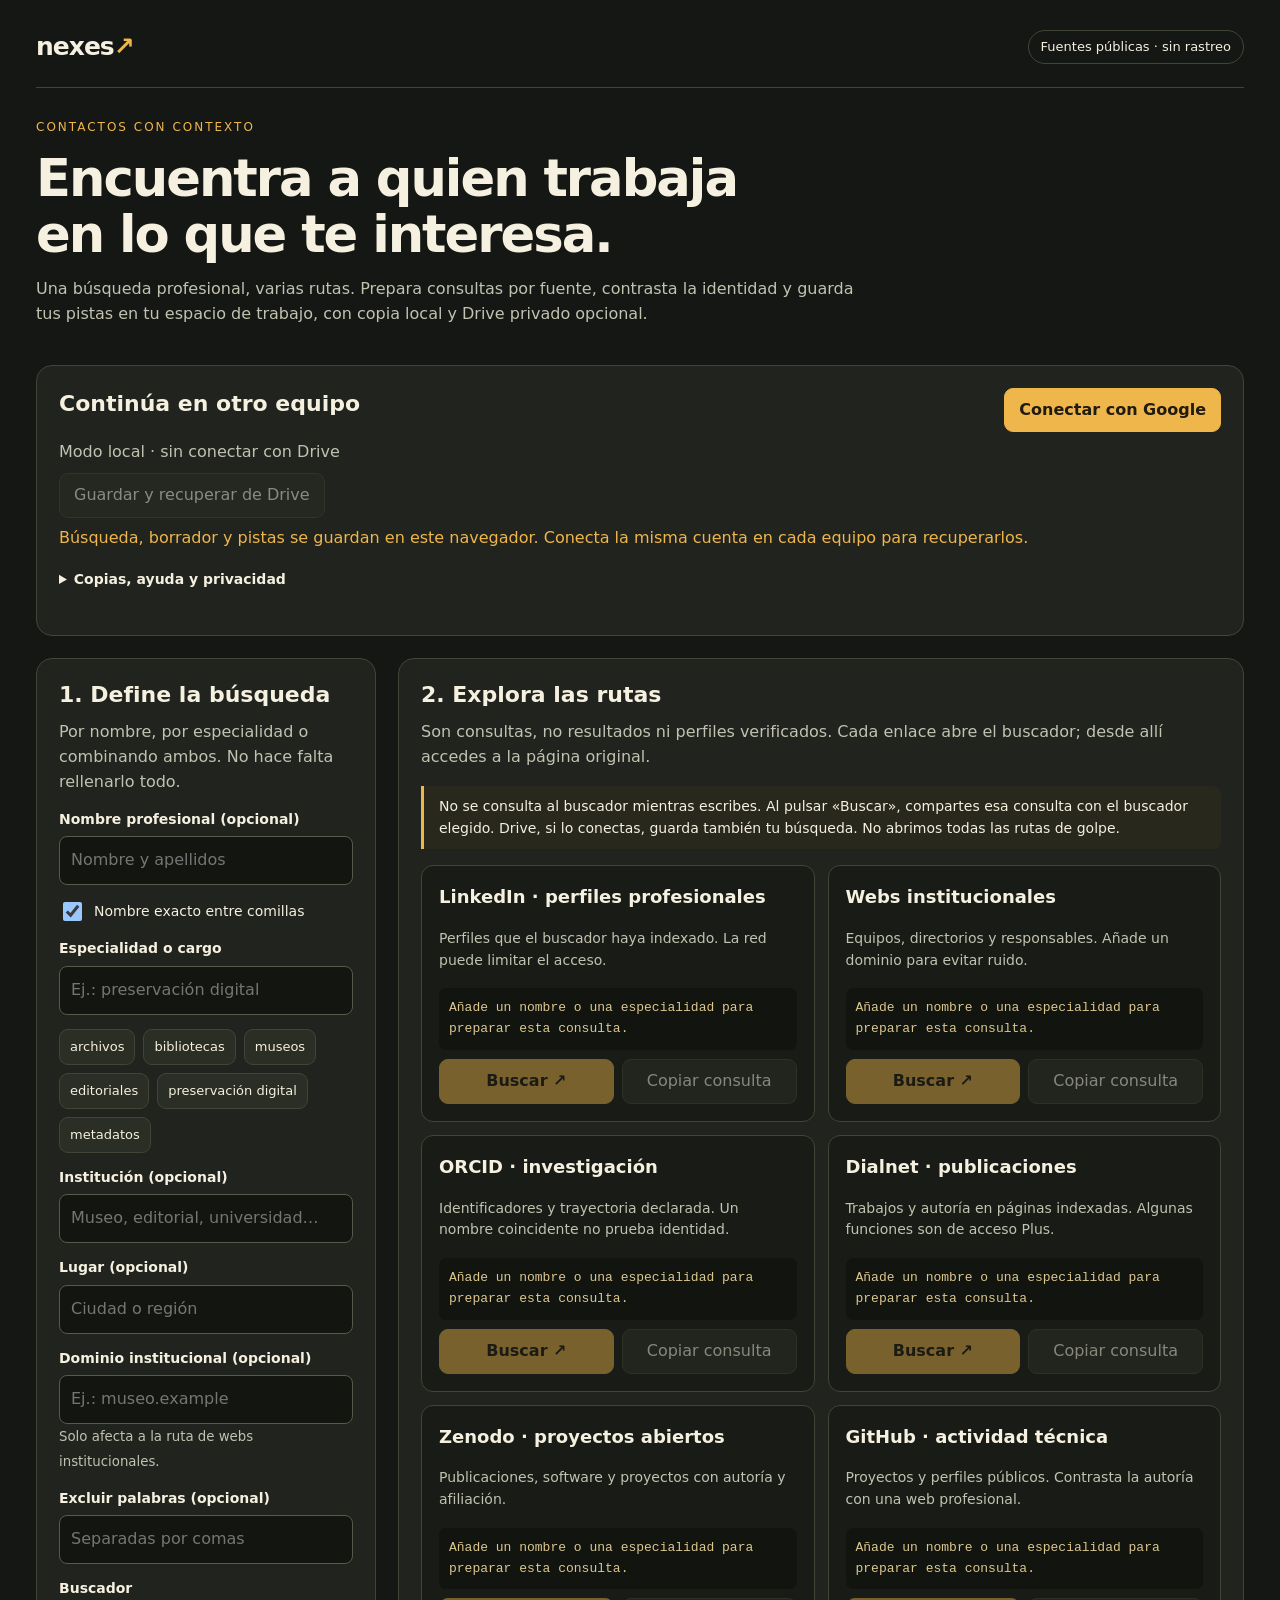
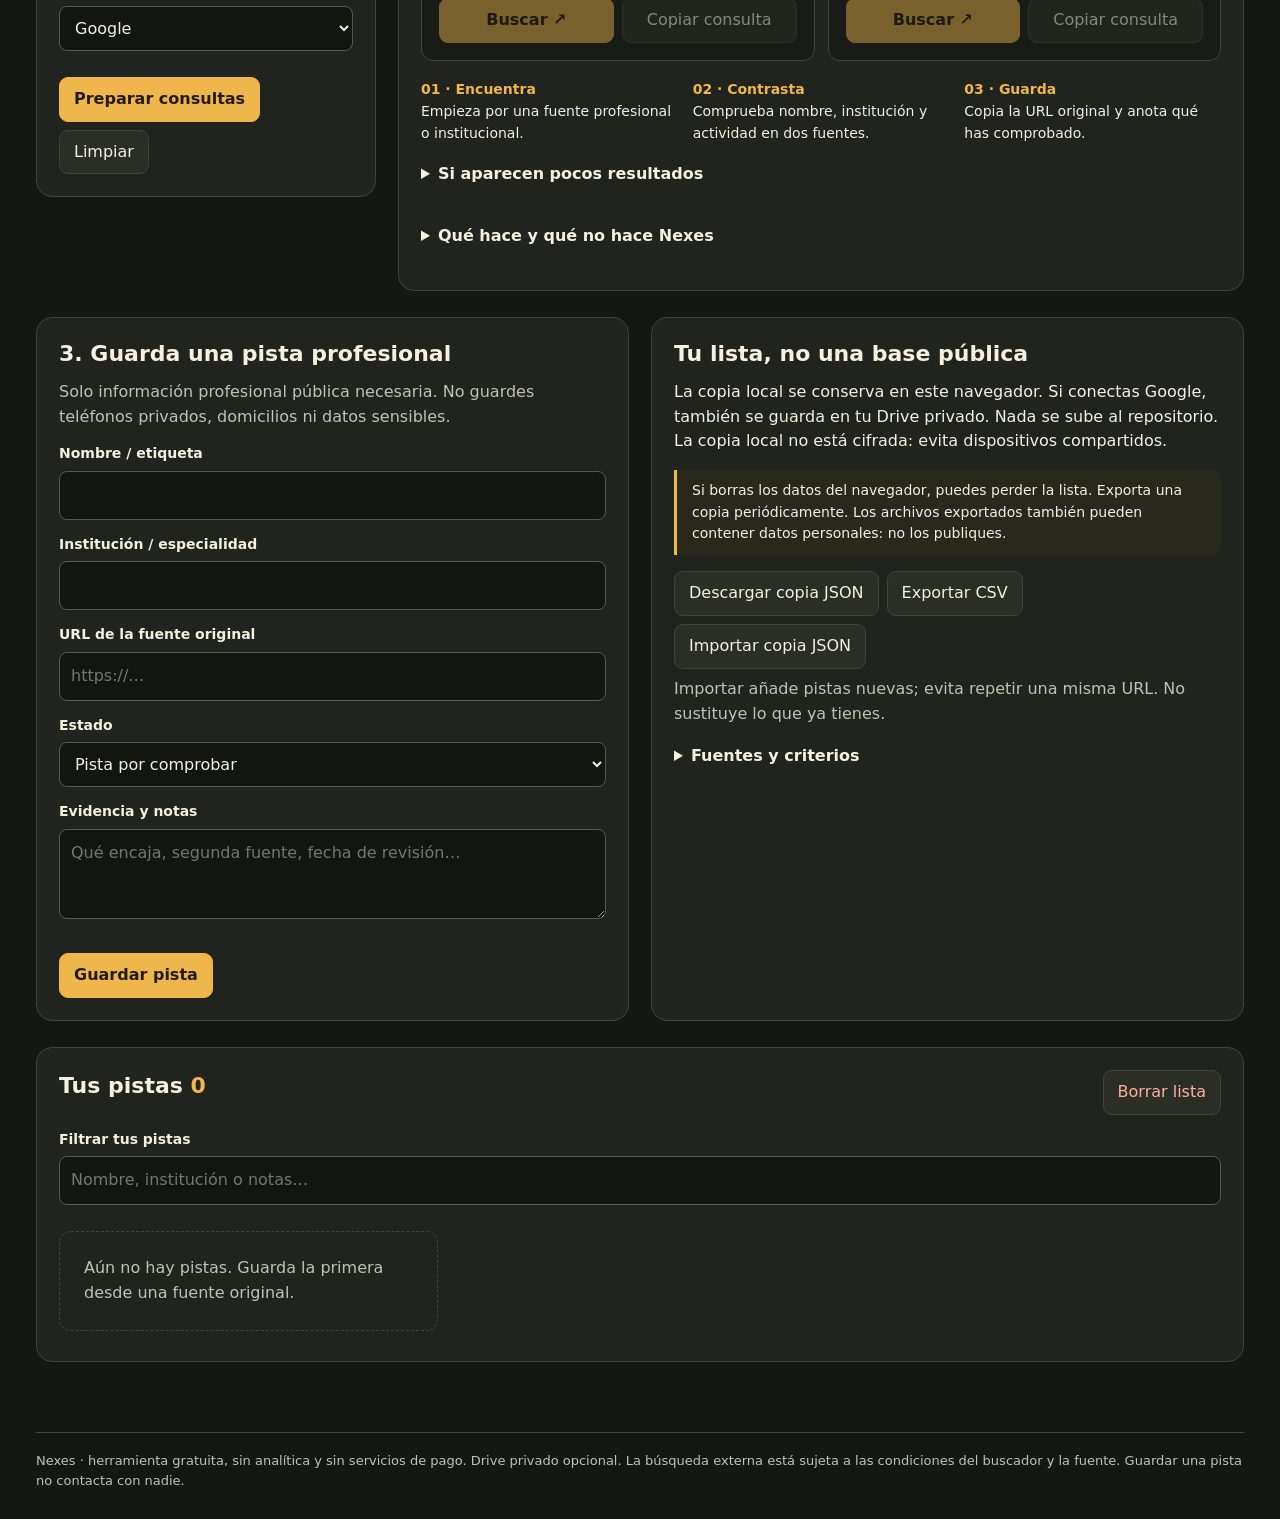
==== commit b0671b42: "Update index.html" ====
--- a/index.html
+++ b/index.html
@@ -1,36 +1,8 @@
 <!doctype html>
 <html lang="es"><head><meta charset="utf-8"><meta name="viewport" content="width=device-width,initial-scale=1"><meta name="description" content="Nexes: encuentra profesionales en fuentes públicas con consultas precisas, contraste de fuentes y una lista local."><meta name="theme-color" content="#151714"><title>Nexes · contactos con contexto</title>
-<style>
-:root{color-scheme:dark;--bg:#151714;--panel:#20231e;--ink:#f5f0df;--muted:#c2c2b1;--amber:#efb64c;--line:#414537}*{box-sizing:border-box}[hidden]{display:none!important}body{margin:0;background:var(--bg);color:var(--ink);font:16px/1.55 system-ui,sans-serif}a{color:var(--amber)}button,input,select,textarea{font:inherit}button,.linkbutton{min-height:44px;border:1px solid var(--line);border-radius:9px;padding:9px 14px;background:#2a2e24;color:var(--ink);cursor:pointer;text-decoration:none;display:inline-flex;align-items:center;justify-content:center;gap:8px}button:hover,.linkbutton:hover{border-color:var(--amber)}button:focus-visible,a:focus-visible,input:focus-visible,select:focus-visible,textarea:focus-visible{outline:3px solid var(--amber);outline-offset:3px}.primary{background:var(--amber);color:#211b10;border-color:var(--amber);font-weight:700}.wrap{max-width:1440px;margin:auto;padding:28px 36px}header{display:flex;justify-content:space-between;gap:20px;align-items:center;border-bottom:1px solid var(--line);padding-bottom:20px}.brand{font-size:25px;font-weight:800;letter-spacing:-1px}.brand span{color:var(--amber)}.eyebrow{font-size:12px;text-transform:uppercase;letter-spacing:2px;color:var(--amber)}h1{font-size:clamp(32px,4vw,56px);line-height:1.08;letter-spacing:-2px;max-width:860px;margin:15px 0}h2{font-size:22px;line-height:1.25;margin:0 0 12px}h3{margin:0;font-size:18px}p{margin:8px 0}.muted,small{color:var(--muted)}.hero{padding:30px 0}.hero p{max-width:820px}.pill{border:1px solid var(--line);border-radius:30px;padding:6px 12px;font-size:13px;white-space:nowrap}.workspace{display:grid;grid-template-columns:340px 1fr;gap:22px;align-items:start}.panel{background:var(--panel);border:1px solid var(--line);border-radius:16px;padding:22px;min-width:0}label{display:block;font-size:14px;font-weight:650;margin:14px 0 6px}input,select,textarea{width:100%;min-width:0;background:#131610;color:var(--ink);border:1px solid #555b48;border-radius:8px;padding:11px}textarea{resize:vertical;min-height:90px}.check{display:flex;align-items:center;gap:9px;font-weight:400}.check input{width:19px;height:19px;flex-shrink:0}.row{display:flex;flex-wrap:wrap;gap:8px;align-items:center}.chips{margin:14px 0}.chips button{font-size:13px;padding:6px 10px;min-height:36px}.sources{display:grid;grid-template-columns:repeat(2,minmax(0,1fr));gap:13px}.source{border:1px solid var(--line);border-radius:12px;padding:17px;background:#191c16;display:flex;flex-direction:column;gap:9px;min-width:0}.source p{font-size:14px}.query{font:13px/1.6 ui-monospace,monospace;color:#dcc78f;overflow-wrap:anywhere;background:#11140f;border-radius:7px;padding:10px;flex:1}.source .row>*{flex:1}.info{border-left:3px solid var(--amber);padding:10px 15px;background:#28281d;border-radius:0 8px 8px 0;margin:16px 0;font-size:14px}.section{margin-top:26px}.split{display:grid;grid-template-columns:1fr 1fr;gap:22px}.count{color:var(--amber)}.list{display:grid;grid-template-columns:repeat(3,minmax(0,1fr));gap:13px;margin-top:18px}.contact{border:1px solid var(--line);padding:17px;border-radius:12px;overflow-wrap:anywhere;background:#191c16}.contact p{font-size:14px}.contact .row{margin-top:10px}.contact button{font-size:13px}.empty{border:1px dashed var(--line);padding:24px;border-radius:12px;color:var(--muted)}#status{min-height:26px;color:var(--amber);margin:12px 0}details{margin-top:18px}summary{cursor:pointer;font-weight:600;min-height:44px}footer{margin-top:32px;border-top:1px solid var(--line);padding-top:18px;font-size:13px;color:var(--muted)}.steps{display:grid;grid-template-columns:repeat(3,1fr);gap:15px;margin:18px 0}.step{font-size:14px}.step strong{color:var(--amber)}.danger{color:#ffb1a0}.linkbutton[aria-disabled=true]{opacity:.45;pointer-events:none}
-@media(max-width:1050px){.workspace{grid-template-columns:300px 1fr}.sources{grid-template-columns:1fr}.list{grid-template-columns:repeat(2,1fr)}}@media(max-width:720px){.wrap{padding:18px}.workspace,.split{grid-template-columns:1fr}.hero{padding:24px 0}h1{letter-spacing:-1px}.panel{padding:18px}.steps{grid-template-columns:1fr;gap:7px}.list{grid-template-columns:1fr}header{align-items:flex-start}.pill{white-space:normal;font-size:11px;max-width:140px}.sources{grid-template-columns:1fr}}@media(prefers-reduced-motion:reduce){*{scroll-behavior:auto!important}}
-</style></head><body><div class="wrap"><header><div class="brand">nexes<span>↗</span></div><span class="pill">Fuentes públicas · sin rastreo</span></header><section class="hero"><div class="eyebrow">Contactos con contexto</div><h1>Encuentra a quien trabaja<br>en lo que te interesa.</h1><p class="muted">Una búsqueda profesional, varias rutas. Prepara consultas por fuente, contrasta la identidad y guarda tus pistas en una lista que solo vive en este navegador.</p></section>
-<main><div class="workspace"><section class="panel"><h2>1. Define la búsqueda</h2><p class="muted">Por nombre, por especialidad o combinando ambos. No hace falta rellenarlo todo.</p><form id="searchForm"><label for="name">Nombre profesional (opcional)</label><input id="name" maxlength="120" placeholder="Nombre y apellidos" autocomplete="off"><label class="check"><input type="checkbox" id="exact" checked>Nombre exacto entre comillas</label><label for="topic">Especialidad o cargo</label><input id="topic" maxlength="200" placeholder="Ej.: preservación digital"><div class="row chips" id="chips"></div><label for="institution">Institución (opcional)</label><input id="institution" maxlength="150" placeholder="Museo, editorial, universidad…"><label for="place">Lugar (opcional)</label><input id="place" maxlength="100" placeholder="Ciudad o región"><label for="domain">Dominio institucional (opcional)</label><input id="domain" maxlength="120" placeholder="Ej.: museo.example" inputmode="url"><small>Solo afecta a la ruta de webs institucionales.</small><label for="exclude">Excluir palabras (opcional)</label><input id="exclude" maxlength="100" placeholder="Separadas por comas"><label for="engine">Buscador</label><select id="engine"><option value="google">Google</option><option value="bing">Bing</option></select><div class="row section"><button type="submit" class="primary">Preparar consultas</button><button type="button" id="clearSearch">Limpiar</button></div></form></section>
-<section class="panel"><h2>2. Explora las rutas</h2><p class="muted">Son consultas, no resultados ni perfiles verificados. Cada enlace abre el buscador; desde allí accedes a la página original.</p><div class="info">Nada se envía mientras escribes. Al pulsar «Buscar», compartes esa consulta con el buscador elegido. No abrimos todas las rutas de golpe.</div><div id="sources" class="sources"></div><div class="steps"><div class="step"><strong>01 · Encuentra</strong><br>Empieza por una fuente profesional o institucional.</div><div class="step"><strong>02 · Contrasta</strong><br>Comprueba nombre, institución y actividad en dos fuentes.</div><div class="step"><strong>03 · Guarda</strong><br>Copia la URL original y anota qué has comprobado.</div></div><details><summary>Si aparecen pocos resultados</summary><p>Quita primero el lugar o la institución; después prueba sin comillas. Busca una especialidad por idioma, sin exigir todas sus traducciones a la vez. Los homónimos no se fusionan automáticamente. Bing solo usa los primeros 10 términos de búsqueda: mantén la consulta corta.</p></details><details><summary>Qué hace y qué no hace Nexes</summary><p>Construye consultas con comillas, exclusiones y restricciones por dominio. No tiene un índice propio, IA ni acceso a redes privadas. No descarga perfiles, automatiza sesiones, calcula afinidades personales ni encuentra datos ocultos. La cobertura depende del buscador y de lo que cada sitio deja indexar.</p><p>LinkedIn se consulta solo a través del índice público del buscador. ORCID no confirma identidad por coincidencia de nombre. Dialnet puede exigir acceso Plus para algunas funciones; esta ruta solo consulta páginas indexadas. Respeta las condiciones de cada sitio y detente ante controles de acceso.</p></details></section></div>
-<div class="split section"><section class="panel"><h2>3. Guarda una pista profesional</h2><p class="muted">Solo información profesional pública necesaria. No guardes teléfonos privados, domicilios ni datos sensibles.</p><form id="contactForm"><input id="editId" type="hidden"><label for="cname">Nombre / etiqueta</label><input id="cname" required maxlength="120" autocomplete="off"><label for="corg">Institución / especialidad</label><input id="corg" maxlength="180"><label for="curl">URL de la fuente original</label><input id="curl" type="url" required maxlength="1500" placeholder="https://…"><label for="cstate">Estado</label><select id="cstate"><option>Pista por comprobar</option><option>Identidad contrastada</option><option>Revisar más tarde</option></select><label for="cnote">Evidencia y notas</label><textarea id="cnote" maxlength="1500" placeholder="Qué encaja, segunda fuente, fecha de revisión…"></textarea><div class="row section"><button class="primary" type="submit" id="saveContact">Guardar pista</button><button type="button" id="cancelEdit" hidden>Cancelar edición</button></div></form></section><section class="panel"><h2>Tu lista, no una base pública</h2><p>Los contactos se guardan en este dispositivo y navegador. No se sincronizan ni se suben al repositorio. No están cifrados: evita guardar datos en dispositivos compartidos.</p><div class="info">Si borras los datos del navegador, puedes perder la lista. Exporta una copia periódicamente. Los archivos exportados también pueden contener datos personales: no los publiques.</div><div class="row"><button id="export">Descargar copia JSON</button><button id="exportCsv">Exportar CSV</button><button id="importButton">Importar copia JSON</button><input type="file" id="importFile" accept="application/json,.json" hidden></div><p class="muted">Importar añade pistas nuevas; evita repetir una misma URL. No sustituye lo que ya tienes.</p><details><summary>Fuentes y criterios</summary><ul><li><a href="https://support.google.com/websearch/answer/2466433" target="_blank" rel="noopener noreferrer">Operadores de Google</a></li><li><a href="https://support.microsoft.com/en-us/bing/advanced-search-options" target="_blank" rel="noopener noreferrer">Operadores y límites de Bing</a></li><li><a href="https://www.linkedin.com/help/linkedin/answer/a1341387" target="_blank" rel="noopener noreferrer">Límites de automatización de LinkedIn</a></li><li><a href="https://info.orcid.org/documentation/features/public-api/searching-the-registry/" target="_blank" rel="noopener noreferrer">ORCID: búsqueda y cautelas de identidad</a></li><li><a href="https://dialnet.unirioja.es/" target="_blank" rel="noopener noreferrer">Dialnet</a> · <a href="https://zenodo.org/" target="_blank" rel="noopener noreferrer">Zenodo</a></li></ul><p class="muted">Diseño de consultas revisado el 8 de octubre de 2026. No es asesoramiento legal ni una garantía de disponibilidad de las fuentes.</p></details></section></div>
-<section class="panel section"><div class="row" style="justify-content:space-between"><h2>Lista local <span id="count" class="count">0</span></h2><button id="clearAll" class="danger">Borrar lista</button></div><label for="filter">Filtrar tus pistas</label><input id="filter" placeholder="Nombre, institución o notas…"><div id="contacts" class="list"></div></section><p id="status" role="status" aria-live="polite"></p></main><footer>Nexes · herramienta gratuita, sin claves, sin analítica y sin servicios de pago. La búsqueda externa está sujeta a las condiciones del buscador y la fuente. Guardar una pista no contacta con nadie.</footer></div>
-<script>
-'use strict';
-const $=id=>document.getElementById(id), KEY='nexes.contacts.v1'; let contacts=[];
-function status(text){$('status').textContent=text}
-function safeUrl(text){try{const u=new URL(text);return ['http:','https:'].includes(u.protocol)&&!u.username&&!u.password?u.href:null}catch{return null}}
-function store(next){try{localStorage.setItem(KEY,JSON.stringify(next));contacts=next;renderContacts();return true}catch{status('No se pudo guardar. Tu navegador bloquea el almacenamiento o está lleno. Descarga una copia antes de salir.');return false}}
-try{const saved=JSON.parse(localStorage.getItem(KEY)||'[]');if(!Array.isArray(saved))throw Error();contacts=saved.filter(validContact)}catch{status('No se pudo leer la lista local. No se ha sobrescrito. Puedes importar una copia JSON.')}
-function validContact(c){return c&&typeof c.id==='string'&&typeof c.name==='string'&&c.name.length>0&&c.name.length<=120&&typeof c.url==='string'&&c.url.length<=1500&&safeUrl(c.url)&&typeof c.org==='string'&&c.org.length<=180&&typeof c.note==='string'&&c.note.length<=1500&&['Pista por comprobar','Identidad contrastada','Revisar más tarde'].includes(c.state)}
-const routes=[{name:'LinkedIn · perfiles profesionales',scope:'site:linkedin.com/in',desc:'Perfiles que el buscador haya indexado. La red puede limitar el acceso.'},{name:'Webs institucionales',scope:'',desc:'Equipos, directorios y responsables. Añade un dominio para evitar ruido.'},{name:'ORCID · investigación',scope:'site:orcid.org',desc:'Identificadores y trayectoria declarada. Un nombre coincidente no prueba identidad.'},{name:'Dialnet · publicaciones',scope:'site:dialnet.unirioja.es',desc:'Trabajos y autoría en páginas indexadas. Algunas funciones son de acceso Plus.'},{name:'Zenodo · proyectos abiertos',scope:'site:zenodo.org',desc:'Publicaciones, software y proyectos con autoría y afiliación.'},{name:'GitHub · actividad técnica',scope:'site:github.com',desc:'Proyectos y perfiles públicos. Contrasta la autoría con una web profesional.'}];
-const terms=['archivos','bibliotecas','museos','editoriales','preservación digital','metadatos'];for(const t of terms){const b=document.createElement('button');b.type='button';b.textContent=t;b.onclick=()=>{$('topic').value=t;build()};$('chips').append(b)}
-function clean(v){return v.trim().replace(/["\r\n]/g,' ').replace(/\s+/g,' ')}
-function quote(v){return '"'+clean(v)+'"'}
-function build(){const name=clean($('name').value), topic=clean($('topic').value), institution=clean($('institution').value),place=clean($('place').value);let domain=$('domain').value.trim().replace(/^https?:\/\//,'').split('/')[0];if(domain&&!/^(?:[a-z0-9](?:[a-z0-9-]*[a-z0-9])?\.)+[a-z]{2,}$/i.test(domain)){$('domain').setCustomValidity('Introduce solo un dominio válido, sin espacios.');$('domain').reportValidity();return}$('domain').setCustomValidity('');const base=[name?($('exact').checked?quote(name):name):'',topic,institution?quote(institution):'',place?quote(place):'',$('exclude').value.split(',').map(clean).filter(Boolean).map(x=>'-'+quote(x)).join(' ')].filter(Boolean).join(' ');$('sources').replaceChildren();for(const r of routes){const scope=r.name==='Webs institucionales'?(domain?'site:'+domain:'(equipo OR directorio OR personal)'):r.scope;const q=[scope,base].filter(Boolean).join(' ');const card=document.createElement('article');card.className='source';const h=document.createElement('h3');h.textContent=r.name;const p=document.createElement('p');p.className='muted';p.textContent=r.desc;const code=document.createElement('div');code.className='query';code.textContent=base?q:'Añade un nombre o una especialidad para preparar esta consulta.';const row=document.createElement('div');row.className='row';const a=document.createElement('a');a.className='linkbutton primary';a.textContent='Buscar ↗';a.target='_blank';a.rel='noopener noreferrer';if(base){const u=new URL($('engine').value==='bing'?'https://www.bing.com/search':'https://www.google.com/search');u.searchParams.set('q',q);a.href=u.href}else{a.setAttribute('aria-disabled','true');a.tabIndex=-1}const b=document.createElement('button');b.textContent='Copiar consulta';b.disabled=!base;b.onclick=()=>copy(q,code);row.append(a,b);card.append(h,p,code,row);$('sources').append(card)}}
-async function copy(text,node){try{await navigator.clipboard.writeText(text);status('Consulta copiada.')}catch{const s=getSelection(),r=document.createRange();r.selectNodeContents(node);s.removeAllRanges();s.addRange(r);status('Portapapeles no disponible. Consulta seleccionada: cópiala con el menú de tu navegador.')}}
-$('searchForm').onsubmit=e=>{e.preventDefault();build()};$('clearSearch').onclick=()=>{$('searchForm').reset();$('domain').setCustomValidity('');build()};$('domain').oninput=()=>{$('domain').setCustomValidity('')};$('engine').onchange=build;
-function renderContacts(){const term=$('filter').value.toLocaleLowerCase();$('count').textContent=contacts.length;$('contacts').replaceChildren();const shown=contacts.filter(c=>[c.name,c.org,c.note,c.state].join(' ').toLocaleLowerCase().includes(term));if(!shown.length){const p=document.createElement('p');p.className='empty';p.textContent=contacts.length?'No hay pistas con ese filtro.':'Aún no hay pistas. Guarda la primera desde una fuente original.';$('contacts').append(p)}for(const c of shown){const card=document.createElement('article');card.className='contact';const h=document.createElement('h3');h.textContent=c.name;const org=document.createElement('p');org.textContent=c.org;const state=document.createElement('p');state.className='muted';state.textContent=c.state;const note=document.createElement('p');note.textContent=c.note;const a=document.createElement('a');a.href=safeUrl(c.url);a.target='_blank';a.rel='noopener noreferrer';a.textContent='Fuente original ↗';const row=document.createElement('div');row.className='row';const edit=document.createElement('button');edit.textContent='Editar';edit.onclick=()=>{for(const [id,val]of Object.entries({editId:c.id,cname:c.name,corg:c.org,curl:c.url,cstate:c.state,cnote:c.note}))$(id).value=val;$('saveContact').textContent='Guardar cambios';$('cancelEdit').hidden=false;$('cname').focus()};const del=document.createElement('button');del.className='danger';del.textContent='Eliminar';del.onclick=()=>{if(confirm('¿Eliminar esta pista de la lista local?')){if(store(contacts.filter(x=>x.id!==c.id))){if($('editId').value===c.id)resetContact();status('Pista eliminada.')}}};row.append(edit,del);card.append(h,org,state,note,a,row);$('contacts').append(card)}}
-function resetContact(){$('contactForm').reset();$('editId').value='';$('saveContact').textContent='Guardar pista';$('cancelEdit').hidden=true}
-$('cancelEdit').onclick=resetContact;$('filter').oninput=renderContacts;
-$('contactForm').onsubmit=e=>{e.preventDefault();const url=safeUrl($('curl').value);if(!url){status('La fuente debe ser una URL http o https sin credenciales.');return}const id=$('editId').value;const duplicate=contacts.find(c=>c.url===url&&c.id!==id);if(duplicate){status('Esta URL ya está en tu lista. Edita la pista existente para ampliarla.');return}const c={id:id||crypto.randomUUID(),name:$('cname').value.trim(),org:$('corg').value.trim(),url,state:$('cstate').value,note:$('cnote').value.trim(),updated:new Date().toISOString()};if(!c.name){status('Añade un nombre o etiqueta.');return}const next=id?contacts.map(x=>x.id===id?c:x):[c,...contacts];if(store(next)){resetContact();status(id?'Pista actualizada.':'Pista guardada en este navegador.')}};
-function download(text,type,name){const blob=new Blob([text],{type}),url=URL.createObjectURL(blob),a=document.createElement('a');a.href=url;a.download=name;a.click();setTimeout(()=>URL.revokeObjectURL(url),1000)}
-$('export').onclick=()=>{download(JSON.stringify({format:'nexes-v1',contacts},null,2),'application/json','nexes-copia.json');status('Copia descargada. Guárdala fuera del repositorio público.')};
-function csvCell(v){let s=String(v||'');if(/^[\s]*[=+\-@]/.test(s))s="'"+s;return '"'+s.replaceAll('"','""')+'"'}
-$('exportCsv').onclick=()=>download('\ufeff'+[['Nombre','Institución','Fuente','Estado','Notas','Actualizado'],...contacts.map(c=>[c.name,c.org,c.url,c.state,c.note,c.updated])].map(row=>row.map(csvCell).join(',')).join('\r\n'),'text/csv;charset=utf-8','nexes-pistas.csv');
-$('importButton').onclick=()=>$('importFile').click();$('importFile').onchange=async()=>{const f=$('importFile').files[0];if(!f)return;try{if(f.size>2000000)throw Error('Archivo demasiado grande (máximo 2 MB).');const data=JSON.parse(await f.text());if(data.format!=='nexes-v1'||!Array.isArray(data.contacts)||data.contacts.length>2000||!data.contacts.every(validContact))throw Error('La copia no tiene un formato válido.');const urls=new Set(contacts.map(c=>c.url));const fresh=[];for(const c of data.contacts){const url=safeUrl(c.url);if(!urls.has(url)){urls.add(url);fresh.push({...c,id:crypto.randomUUID(),url})}}if(store([...fresh,...contacts]))status(fresh.length+' pistas importadas. Las URL repetidas se han omitido.')}catch(e){status('No se ha importado nada. '+e.message)}finally{$('importFile').value=''}};
-$('clearAll').onclick=()=>{if(contacts.length&&confirm('¿Borrar toda la lista local? Descarga una copia antes si quieres conservarla.')){if(store([])){resetContact();status('Lista borrada.')}}};build();renderContacts();
-</script></body></html>
+<link rel="stylesheet" href="styles.css?v=20261112"></head><body><div class="wrap"><header><div class="brand">nexes<span>↗</span></div><span class="pill">Fuentes públicas · sin rastreo</span></header><section class="hero"><div class="eyebrow">Contactos con contexto</div><h1>Encuentra a quien trabaja<br>en lo que te interesa.</h1><p class="muted">Una búsqueda profesional, varias rutas. Prepara consultas por fuente, contrasta la identidad y guarda tus pistas en tu espacio de trabajo, con copia local y Drive privado opcional.</p></section>
+<main><section class="panel sync-panel" aria-label="Continuidad entre equipos"><div class="row" style="justify-content:space-between"><h2>Continúa en otro equipo</h2><button id="connect" class="primary">Conectar con Google</button></div><p id="sync-account" class="muted sync-account">Modo local · sin conectar con Drive</p><div class="row"><button id="sync-now" disabled>Guardar y recuperar de Drive</button><button id="disconnect" hidden>Desconectar</button><a id="drive-folder" hidden target="_blank" rel="noopener noreferrer">Carpeta Nexes ↗</a></div><p id="sync-status" class="sync-status" role="status" aria-live="polite">Búsqueda, borrador y pistas se guardan en este navegador. Conecta la misma cuenta en cada equipo para recuperarlos.</p><details><summary>Copias, ayuda y privacidad</summary><div class="row"><button id="backup">Copia completa</button><button id="restore-btn">Recuperar copia</button><input type="file" id="restore" accept=".json,application/json" hidden></div><p>Conectar copia tu búsqueda, borrador de contacto, filtro y pistas a una carpeta privada Nexes en tu Google Drive. Google recibe estos datos; no se publican ni se suben a GitHub. Nexes solo pide acceso a archivos que crea, no al resto de tu Drive. No hay intermediario ni servicios de pago. Las copias ocupan espacio de tu cuenta.</p><p>Conecta la misma cuenta en el otro navegador y espera a «Copia en Drive confirmada». Guarda antes de cambiar de equipo. Al regresar a una pestaña, se recuperan los cambios de Drive si la autorización sigue activa. No sincroniza estando cerrada. Si Google pide reconectar, la copia local sigue disponible. Trabajar sin conexión no pierde lo escrito: reconecta y guarda después.</p><p>Los cambios simultáneos se conservan en «Versiones para revisar». No sobrescribimos una versión concurrente sin que puedas recuperarla. Borrar una pista se sincroniza, pero las copias anteriores permanecen en Drive. Desconectar no borra ninguna copia. Evita equipos compartidos y descarga una copia antes de borrar datos del navegador.</p><p><a href="privacy.html">Privacidad de Nexes</a> · <a href="https://myaccount.google.com/permissions" target="_blank" rel="noopener noreferrer">Gestionar acceso de Google</a></p></details><details id="recovery-box" hidden><summary>Versiones para revisar <span id="recovery-count"></span></summary><div id="recoveries" class="recovery"></div></details></section><div class="workspace"><section class="panel"><h2>1. Define la búsqueda</h2><p class="muted">Por nombre, por especialidad o combinando ambos. No hace falta rellenarlo todo.</p><form id="searchForm"><label for="name">Nombre profesional (opcional)</label><input id="name" maxlength="120" placeholder="Nombre y apellidos" autocomplete="off"><label class="check"><input type="checkbox" id="exact" checked>Nombre exacto entre comillas</label><label for="topic">Especialidad o cargo</label><input id="topic" maxlength="200" placeholder="Ej.: preservación digital"><div class="row chips" id="chips"></div><label for="institution">Institución (opcional)</label><input id="institution" maxlength="150" placeholder="Museo, editorial, universidad…"><label for="place">Lugar (opcional)</label><input id="place" maxlength="100" placeholder="Ciudad o región"><label for="domain">Dominio institucional (opcional)</label><input id="domain" maxlength="120" placeholder="Ej.: museo.example" inputmode="url"><small>Solo afecta a la ruta de webs institucionales.</small><label for="exclude">Excluir palabras (opcional)</label><input id="exclude" maxlength="100" placeholder="Separadas por comas"><label for="engine">Buscador</label><select id="engine"><option value="google">Google</option><option value="bing">Bing</option></select><div class="row section"><button type="submit" class="primary">Preparar consultas</button><button type="button" id="clearSearch">Limpiar</button></div></form></section>
+<section class="panel"><h2>2. Explora las rutas</h2><p class="muted">Son consultas, no resultados ni perfiles verificados. Cada enlace abre el buscador; desde allí accedes a la página original.</p><div class="info">No se consulta al buscador mientras escribes. Al pulsar «Buscar», compartes esa consulta con el buscador elegido. Drive, si lo conectas, guarda también tu búsqueda. No abrimos todas las rutas de golpe.</div><div id="sources" class="sources"></div><div class="steps"><div class="step"><strong>01 · Encuentra</strong><br>Empieza por una fuente profesional o institucional.</div><div class="step"><strong>02 · Contrasta</strong><br>Comprueba nombre, institución y actividad en dos fuentes.</div><div class="step"><strong>03 · Guarda</strong><br>Copia la URL original y anota qué has comprobado.</div></div><details><summary>Si aparecen pocos resultados</summary><p>Quita primero el lugar o la institución; después prueba sin comillas. Busca una especialidad por idioma, sin exigir todas sus traducciones a la vez. Los homónimos no se fusionan automáticamente. Bing solo usa los primeros 10 términos de búsqueda: mantén la consulta corta.</p></details><details><summary>Qué hace y qué no hace Nexes</summary><p>Construye consultas con comillas, exclusiones y restricciones por dominio. No tiene un índice propio, IA ni acceso a redes privadas. No descarga perfiles, automatiza sesiones, calcula afinidades personales ni encuentra datos ocultos. La cobertura depende del buscador y de lo que cada sitio deja indexar.</p><p>LinkedIn se consulta solo a través del índice público del buscador. ORCID no confirma identidad por coincidencia de nombre. Dialnet puede exigir acceso Plus para algunas funciones; esta ruta solo consulta páginas indexadas. Respeta las condiciones de cada sitio y detente ante controles de acceso.</p></details></section></div>
+<div class="split section"><section class="panel"><h2>3. Guarda una pista profesional</h2><p class="muted">Solo información profesional pública necesaria. No guardes teléfonos privados, domicilios ni datos sensibles.</p><form id="contactForm"><input id="editId" type="hidden"><label for="cname">Nombre / etiqueta</label><input id="cname" required maxlength="120" autocomplete="off"><label for="corg">Institución / especialidad</label><input id="corg" maxlength="180"><label for="curl">URL de la fuente original</label><input id="curl" type="url" required maxlength="1500" placeholder="https://…"><label for="cstate">Estado</label><select id="cstate"><option>Pista por comprobar</option><option>Identidad contrastada</option><option>Revisar más tarde</option></select><label for="cnote">Evidencia y notas</label><textarea id="cnote" maxlength="1500" placeholder="Qué encaja, segunda fuente, fecha de revisión…"></textarea><div class="row section"><button class="primary" type="submit" id="saveContact">Guardar pista</button><button type="button" id="cancelEdit" hidden>Cancelar edición</button></div></form></section><section class="panel"><h2>Tu lista, no una base pública</h2><p>La copia local se conserva en este navegador. Si conectas Google, también se guarda en tu Drive privado. Nada se sube al repositorio. La copia local no está cifrada: evita dispositivos compartidos.</p><div class="info">Si borras los datos del navegador, puedes perder la lista. Exporta una copia periódicamente. Los archivos exportados también pueden contener datos personales: no los publiques.</div><div class="row"><button id="export">Descargar copia JSON</button><button id="exportCsv">Exportar CSV</button><button id="importButton">Importar copia JSON</button><input type="file" id="importFile" accept="application/json,.json" hidden></div><p class="muted">Importar añade pistas nuevas; evita repetir una misma URL. No sustituye lo que ya tienes.</p><details><summary>Fuentes y criterios</summary><ul><li><a href="https://support.google.com/websearch/answer/2466433" target="_blank" rel="noopener noreferrer">Operadores de Google</a></li><li><a href="https://support.microsoft.com/en-us/bing/advanced-search-options" target="_blank" rel="noopener noreferrer">Operadores y límites de Bing</a></li><li><a href="https://www.linkedin.com/help/linkedin/answer/a1341387" target="_blank" rel="noopener noreferrer">Límites de automatización de LinkedIn</a></li><li><a href="https://info.orcid.org/documentation/features/public-api/searching-the-registry/" target="_blank" rel="noopener noreferrer">ORCID: búsqueda y cautelas de identidad</a></li><li><a href="https://dialnet.unirioja.es/" target="_blank" rel="noopener noreferrer">Dialnet</a> · <a href="https://zenodo.org/" target="_blank" rel="noopener noreferrer">Zenodo</a></li></ul><p class="muted">Diseño de consultas revisado el 8 de octubre de 2026. No es asesoramiento legal ni una garantía de disponibilidad de las fuentes.</p></details></section></div>
+<section class="panel section"><div class="row" style="justify-content:space-between"><h2>Tus pistas <span id="count" class="count">0</span></h2><button id="clearAll" class="danger">Borrar lista</button></div><label for="filter">Filtrar tus pistas</label><input id="filter" placeholder="Nombre, institución o notas…"><div id="contacts" class="list"></div></section><p id="status" role="status" aria-live="polite"></p></main><footer>Nexes · herramienta gratuita, sin analítica y sin servicios de pago. Drive privado opcional. La búsqueda externa está sujeta a las condiciones del buscador y la fuente. Guardar una pista no contacta con nadie.</footer></div>
+<script src="model.js?v=20261112"></script><script src="app.js?v=20261112"></script><script src="sync.js?v=20261112"></script></body></html>
--- a/styles.css
+++ b/styles.css
@@ -0,0 +1,4 @@
+:root{color-scheme:dark;--bg:#151714;--panel:#20231e;--ink:#f5f0df;--muted:#c2c2b1;--amber:#efb64c;--line:#414537}*{box-sizing:border-box}[hidden]{display:none!important}body{margin:0;background:var(--bg);color:var(--ink);font:16px/1.55 system-ui,sans-serif}a{color:var(--amber)}button,input,select,textarea{font:inherit}button,.linkbutton{min-height:44px;border:1px solid var(--line);border-radius:9px;padding:9px 14px;background:#2a2e24;color:var(--ink);cursor:pointer;text-decoration:none;display:inline-flex;align-items:center;justify-content:center;gap:8px}button:hover,.linkbutton:hover{border-color:var(--amber)}button:focus-visible,a:focus-visible,input:focus-visible,select:focus-visible,textarea:focus-visible{outline:3px solid var(--amber);outline-offset:3px}.primary{background:var(--amber);color:#211b10;border-color:var(--amber);font-weight:700}.wrap{max-width:1440px;margin:auto;padding:28px 36px}header{display:flex;justify-content:space-between;gap:20px;align-items:center;border-bottom:1px solid var(--line);padding-bottom:20px}.brand{font-size:25px;font-weight:800;letter-spacing:-1px}.brand span{color:var(--amber)}.eyebrow{font-size:12px;text-transform:uppercase;letter-spacing:2px;color:var(--amber)}h1{font-size:clamp(32px,4vw,56px);line-height:1.08;letter-spacing:-2px;max-width:860px;margin:15px 0}h2{font-size:22px;line-height:1.25;margin:0 0 12px}h3{margin:0;font-size:18px}p{margin:8px 0}.muted,small{color:var(--muted)}.hero{padding:30px 0}.hero p{max-width:820px}.pill{border:1px solid var(--line);border-radius:30px;padding:6px 12px;font-size:13px;white-space:nowrap}.workspace{display:grid;grid-template-columns:340px 1fr;gap:22px;align-items:start}.panel{background:var(--panel);border:1px solid var(--line);border-radius:16px;padding:22px;min-width:0}label{display:block;font-size:14px;font-weight:650;margin:14px 0 6px}input,select,textarea{width:100%;min-width:0;background:#131610;color:var(--ink);border:1px solid #555b48;border-radius:8px;padding:11px}textarea{resize:vertical;min-height:90px}.check{display:flex;align-items:center;gap:9px;font-weight:400}.check input{width:19px;height:19px;flex-shrink:0}.row{display:flex;flex-wrap:wrap;gap:8px;align-items:center}.chips{margin:14px 0}.chips button{font-size:13px;padding:6px 10px;min-height:36px}.sources{display:grid;grid-template-columns:repeat(2,minmax(0,1fr));gap:13px}.source{border:1px solid var(--line);border-radius:12px;padding:17px;background:#191c16;display:flex;flex-direction:column;gap:9px;min-width:0}.source p{font-size:14px}.query{font:13px/1.6 ui-monospace,monospace;color:#dcc78f;overflow-wrap:anywhere;background:#11140f;border-radius:7px;padding:10px;flex:1}.source .row>*{flex:1}.info{border-left:3px solid var(--amber);padding:10px 15px;background:#28281d;border-radius:0 8px 8px 0;margin:16px 0;font-size:14px}.section{margin-top:26px}.split{display:grid;grid-template-columns:1fr 1fr;gap:22px}.count{color:var(--amber)}.list{display:grid;grid-template-columns:repeat(3,minmax(0,1fr));gap:13px;margin-top:18px}.contact{border:1px solid var(--line);padding:17px;border-radius:12px;overflow-wrap:anywhere;background:#191c16}.contact p{font-size:14px}.contact .row{margin-top:10px}.contact button{font-size:13px}.empty{border:1px dashed var(--line);padding:24px;border-radius:12px;color:var(--muted)}#status{min-height:26px;color:var(--amber);margin:12px 0}details{margin-top:18px}summary{cursor:pointer;font-weight:600;min-height:44px}footer{margin-top:32px;border-top:1px solid var(--line);padding-top:18px;font-size:13px;color:var(--muted)}.steps{display:grid;grid-template-columns:repeat(3,1fr);gap:15px;margin:18px 0}.step{font-size:14px}.step strong{color:var(--amber)}.danger{color:#ffb1a0}.linkbutton[aria-disabled=true]{opacity:.45;pointer-events:none}
+@media(max-width:1050px){.workspace{grid-template-columns:300px 1fr}.sources{grid-template-columns:1fr}.list{grid-template-columns:repeat(2,1fr)}}@media(max-width:720px){.wrap{padding:18px}.workspace,.split{grid-template-columns:1fr}.hero{padding:24px 0}h1{letter-spacing:-1px}.panel{padding:18px}.steps{grid-template-columns:1fr;gap:7px}.list{grid-template-columns:1fr}header{align-items:flex-start}.pill{white-space:normal;font-size:11px;max-width:140px}.sources{grid-template-columns:1fr}}@media(prefers-reduced-motion:reduce){*{scroll-behavior:auto!important}}
+
+.sync-panel{margin-bottom:22px}.sync-panel details{font-size:14px}.recovery pre{white-space:pre-wrap;overflow-wrap:anywhere;font:14px/1.6 system-ui}.sync-status{color:var(--amber);min-height:24px}.sync-account{overflow-wrap:anywhere}button:disabled{opacity:.5;cursor:default}
